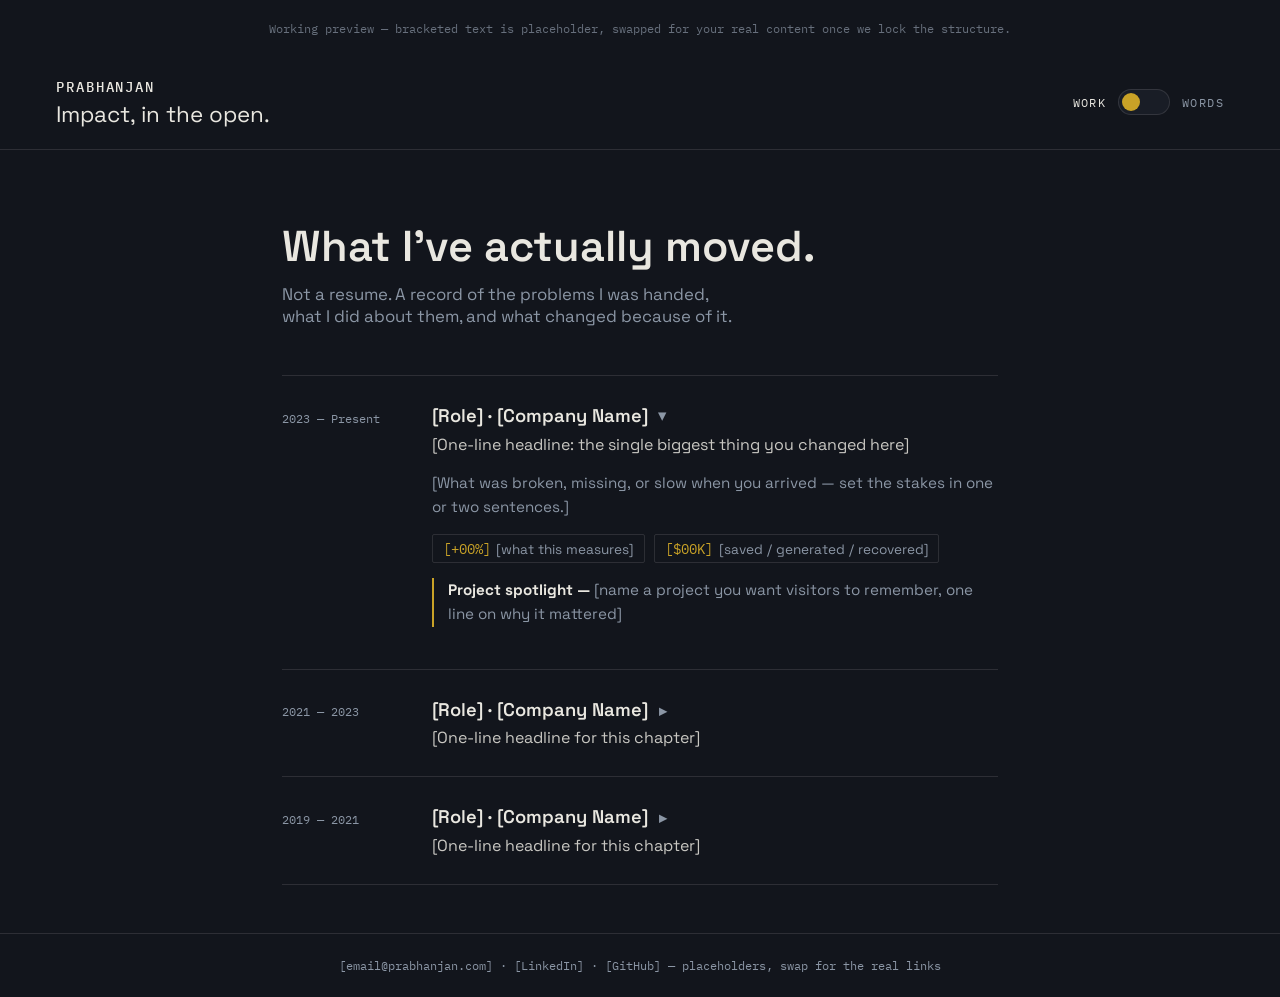
==== index.html @ ef405444 "Add files via upload" ====
<!DOCTYPE html>
<html lang="en">
<head>
<meta charset="UTF-8">
<meta name="viewport" content="width=device-width, initial-scale=1.0">
<title>Prabhanjan</title>
<link rel="preconnect" href="https://fonts.googleapis.com">
<link rel="preconnect" href="https://fonts.gstatic.com" crossorigin>
<link href="https://fonts.googleapis.com/css2?family=Space+Grotesk:wght@400;500;600;700&family=Fraunces:opsz,wght@9..144,400;9..144,500;9..144,600&family=Source+Serif+4:opsz,wght@8..60,400;8..60,500&family=IBM+Plex+Mono:wght@400;500&display=swap" rel="stylesheet">
<link rel="stylesheet" href="style.css">
</head>
<body data-mode="work">

<p class="placeholder-note">Working preview — bracketed text is placeholder, swapped for your real content once we lock the structure.</p>

<header class="topbar">
  <div class="brand">
    <span class="brand-name">PRABHANJAN</span>
    <span class="brand-tag" id="tagline">Impact, in the open.</span>
  </div>
  <div class="mode-switch">
    <span class="mode-label active" id="label-work">WORK</span>
    <button class="dial" id="dial" aria-label="Toggle between Work and Words" role="switch" aria-checked="false">
      <span class="dial-knob"></span>
    </button>
    <span class="mode-label" id="label-words">WORDS</span>
  </div>
</header>

<main>
  <!-- WORK VIEW -->
  <section id="work-view" class="view active">
    <div class="view-intro">
      <h1>What I've actually moved.</h1>
      <p class="lede">Not a resume. A record of the problems I was handed, what I did about them, and what changed because of it.</p>
    </div>

    <ol class="timeline">
      <li class="entry open">
        <div class="entry-period">2023 — Present</div>
        <div class="entry-body">
          <button class="entry-toggle">
            <h2>[Role] · [Company Name] <span class="caret">▸</span></h2>
            <p class="entry-headline">[One-line headline: the single biggest thing you changed here]</p>
          </button>
          <div class="entry-detail">
            <div class="entry-detail-inner">
              <p>[What was broken, missing, or slow when you arrived — set the stakes in one or two sentences.]</p>
              <ul class="metrics">
                <li><span class="metric">[+00%]</span>[what this measures]</li>
                <li><span class="metric">[$00K]</span>[saved / generated / recovered]</li>
              </ul>
              <p class="entry-project"><strong>Project spotlight —</strong> [name a project you want visitors to remember, one line on why it mattered]</p>
            </div>
          </div>
        </div>
      </li>

      <li class="entry">
        <div class="entry-period">2021 — 2023</div>
        <div class="entry-body">
          <button class="entry-toggle">
            <h2>[Role] · [Company Name] <span class="caret">▸</span></h2>
            <p class="entry-headline">[One-line headline for this chapter]</p>
          </button>
          <div class="entry-detail">
            <div class="entry-detail-inner">
              <p>[Context for this role.]</p>
              <ul class="metrics">
                <li><span class="metric">[00x]</span>[what scaled]</li>
              </ul>
              <p class="entry-project"><strong>Project spotlight —</strong> [second project worth naming]</p>
            </div>
          </div>
        </div>
      </li>

      <li class="entry">
        <div class="entry-period">2019 — 2021</div>
        <div class="entry-body">
          <button class="entry-toggle">
            <h2>[Role] · [Company Name] <span class="caret">▸</span></h2>
            <p class="entry-headline">[One-line headline for this chapter]</p>
          </button>
          <div class="entry-detail">
            <div class="entry-detail-inner">
              <p>[Context for this role.]</p>
              <ul class="metrics">
                <li><span class="metric">[00]</span>[metric label]</li>
              </ul>
              <p class="entry-project"><strong>Project spotlight —</strong> [third project worth naming]</p>
            </div>
          </div>
        </div>
      </li>
    </ol>
  </section>

  <!-- WORDS VIEW -->
  <section id="words-view" class="view">
    <div class="view-intro">
      <h1>Things I think about when no one's asking.</h1>
      <p class="lede">Unrelated to work, on purpose. Half-formed ideas are welcome here.</p>
    </div>

    <div class="posts">
      <article class="post">
        <div class="post-date">SAMPLE POST</div>
        <h2>On Choosing Slowly</h2>
        <p>Most decisions announce a deadline they don't actually have. The urgency is borrowed, not real — and the ones we rush usually aren't the ones that needed speed. [Excerpt continues — swap for your real writing.]</p>
        <a class="post-link" href="#">Read more →</a>
      </article>

      <article class="post">
        <div class="post-date">SAMPLE POST</div>
        <h2>The Weight of Unsent Messages</h2>
        <p>There's a specific kind of honesty that only exists in drafts. Once something is sent it starts performing for its reader; before that, it's still just true. [Excerpt continues — swap for your real writing.]</p>
        <a class="post-link" href="#">Read more →</a>
      </article>

      <article class="post">
        <div class="post-date">SAMPLE POST</div>
        <h2>Notes on Noticing</h2>
        <p>Attention is the only currency that can't be borrowed against. You either spend it now, on the thing in front of you, or it's gone — there's no saving it for later. [Excerpt continues — swap for your real writing.]</p>
        <a class="post-link" href="#">Read more →</a>
      </article>
    </div>
  </section>
</main>

<footer>
  [email@prabhanjan.com] · [LinkedIn] · [GitHub] — placeholders, swap for the real links
</footer>

<script src="script.js"></script>

</body>
</html>
---- style.css ----
:root {
    --brass: #C9A227;
    --plum: #6E3B4D;
    --radius: 2px;
  }

  body[data-mode="work"] {
    --bg: #12151C;
    --bg-raise: #191D26;
    --fg: #E9E7E0;
    --muted: #8B96A5;
    --accent: var(--brass);
    --line: rgba(232, 230, 224, 0.12);
    --font-display: 'Space Grotesk', sans-serif;
    --font-body: 'Space Grotesk', sans-serif;
  }

  body[data-mode="words"] {
    --bg: #EAE2D4;
    --bg-raise: #E2D9C9;
    --fg: #2B2620;
    --muted: #8A7F6C;
    --accent: var(--plum);
    --line: rgba(43, 38, 32, 0.14);
    --font-display: 'Fraunces', serif;
    --font-body: 'Source Serif 4', serif;
  }

  * { box-sizing: border-box; }

  body {
    margin: 0;
    background: var(--bg);
    color: var(--fg);
    font-family: var(--font-body);
    transition: background 0.5s ease, color 0.5s ease;
    min-height: 100vh;
  }

  .font-mono { font-family: 'IBM Plex Mono', monospace; }

  a { color: var(--accent); }

  /* ---------- Topbar ---------- */
  .topbar {
    display: flex;
    justify-content: space-between;
    align-items: center;
    flex-wrap: wrap;
    gap: 1rem;
    padding: 1.75rem clamp(1.25rem, 5vw, 3.5rem) 1.25rem;
    border-bottom: 1px solid var(--line);
  }

  .brand-name {
    font-family: 'IBM Plex Mono', monospace;
    font-weight: 500;
    letter-spacing: 0.14em;
    font-size: 0.85rem;
  }

  .brand-tag {
    display: block;
    font-family: var(--font-display);
    font-size: clamp(1.1rem, 2.2vw, 1.4rem);
    margin-top: 0.2rem;
  }

  body[data-mode="words"] .brand-tag { font-style: italic; font-weight: 400; }

  .mode-switch {
    display: flex;
    align-items: center;
    gap: 0.75rem;
    font-family: 'IBM Plex Mono', monospace;
    font-size: 0.72rem;
    letter-spacing: 0.12em;
  }

  .mode-label {
    color: var(--muted);
    cursor: pointer;
    transition: color 0.3s ease;
    user-select: none;
  }
  .mode-label.active { color: var(--fg); }

  .dial {
    position: relative;
    width: 52px;
    height: 26px;
    border-radius: 999px;
    border: 1px solid var(--line);
    background: var(--bg-raise);
    cursor: pointer;
    padding: 0;
  }

  .dial-knob {
    position: absolute;
    top: 3px;
    left: 3px;
    width: 18px;
    height: 18px;
    border-radius: 50%;
    background: var(--accent);
    transition: transform 0.4s cubic-bezier(.65,.05,.36,1), background 0.4s ease;
  }

  body[data-mode="words"] .dial-knob { transform: translateX(26px); }

  /* ---------- Main / views ---------- */
  main {
    max-width: 780px;
    margin: 0 auto;
    padding: clamp(2.5rem, 6vw, 4.5rem) clamp(1.25rem, 5vw, 2rem) 3rem;
  }

  .view { display: none; }
  .view.active { display: block; animation: fadeIn 0.6s ease; }

  @keyframes fadeIn {
    from { opacity: 0; transform: translateY(6px); }
    to { opacity: 1; transform: translateY(0); }
  }

  .view-intro h1 {
    font-family: var(--font-display);
    font-size: clamp(1.9rem, 5vw, 2.7rem);
    line-height: 1.15;
    margin: 0 0 0.75rem;
    font-weight: 600;
  }
  body[data-mode="words"] .view-intro h1 { font-weight: 500; }

  .lede {
    color: var(--muted);
    font-size: 1.05rem;
    max-width: 42ch;
    margin: 0 0 3rem;
  }

  /* ---------- Work: timeline ---------- */
  .timeline { list-style: none; margin: 0; padding: 0; }

  .entry {
    border-top: 1px solid var(--line);
    padding: 1.75rem 0;
    display: grid;
    grid-template-columns: 130px 1fr;
    gap: 1.25rem;
  }
  .entry:last-child { border-bottom: 1px solid var(--line); }

  .entry-period {
    font-family: 'IBM Plex Mono', monospace;
    font-size: 0.78rem;
    color: var(--muted);
    padding-top: 0.35rem;
  }

  .entry-toggle {
    all: unset;
    display: block;
    cursor: pointer;
    width: 100%;
  }

  .entry-toggle h2 {
    font-family: var(--font-display);
    font-size: 1.15rem;
    font-weight: 600;
    margin: 0 0 0.4rem;
  }

  .entry-headline {
    margin: 0;
    color: var(--fg);
    font-size: 1rem;
    opacity: 0.85;
  }

  .entry-detail {
    max-height: 0;
    overflow: hidden;
    transition: max-height 0.45s ease;
  }
  .entry.open .entry-detail { max-height: 400px; }

  .entry-detail-inner { padding-top: 1rem; }

  .entry-detail p {
    color: var(--muted);
    font-size: 0.95rem;
    line-height: 1.6;
    margin: 0 0 0.9rem;
  }

  .metrics { list-style: none; margin: 0 0 0.9rem; padding: 0; display: flex; flex-wrap: wrap; gap: 0.6rem; }
  .metrics li {
    font-size: 0.85rem;
    color: var(--muted);
    border: 1px solid var(--line);
    border-radius: var(--radius);
    padding: 0.3rem 0.6rem;
  }
  .metric { color: var(--accent); font-family: 'IBM Plex Mono', monospace; margin-right: 0.35rem; }

  .entry-project { border-left: 2px solid var(--accent); padding-left: 0.9rem; }
  .entry-project strong { color: var(--fg); }

  .caret {
    display: inline-block;
    margin-left: 0.4rem;
    transition: transform 0.3s ease;
    color: var(--muted);
    font-size: 0.8em;
  }
  .entry.open .caret { transform: rotate(90deg); }

  /* ---------- Words: posts ---------- */
  .posts { display: flex; flex-direction: column; }

  .post {
    border-top: 1px solid var(--line);
    padding: 2rem 0;
  }
  .post:last-child { border-bottom: 1px solid var(--line); }

  .post-date {
    font-family: 'IBM Plex Mono', monospace;
    font-size: 0.72rem;
    letter-spacing: 0.1em;
    color: var(--muted);
    margin-bottom: 0.5rem;
  }

  .post h2 {
    font-family: var(--font-display);
    font-size: 1.5rem;
    font-weight: 500;
    margin: 0 0 0.6rem;
  }

  .post p {
    color: var(--fg);
    opacity: 0.82;
    line-height: 1.7;
    margin: 0;
    font-size: 1rem;
  }

  .post-link {
    display: inline-block;
    margin-top: 0.7rem;
    font-family: 'IBM Plex Mono', monospace;
    font-size: 0.78rem;
    text-decoration: none;
    border-bottom: 1px solid var(--accent);
  }

  /* ---------- Footer ---------- */
  footer {
    border-top: 1px solid var(--line);
    padding: 1.5rem clamp(1.25rem, 5vw, 3.5rem);
    font-family: 'IBM Plex Mono', monospace;
    font-size: 0.75rem;
    color: var(--muted);
    text-align: center;
  }

  .placeholder-note {
    text-align: center;
    font-family: 'IBM Plex Mono', monospace;
    font-size: 0.72rem;
    color: var(--muted);
    padding: 0.6rem clamp(1.25rem, 5vw, 3.5rem) 0;
    opacity: 0.7;
  }

  @media (max-width: 560px) {
    .entry { grid-template-columns: 1fr; gap: 0.4rem; }
    .entry-period { padding-top: 0; }
  }

  @media (prefers-reduced-motion: reduce) {
    * { animation: none !important; transition: none !important; }
  }
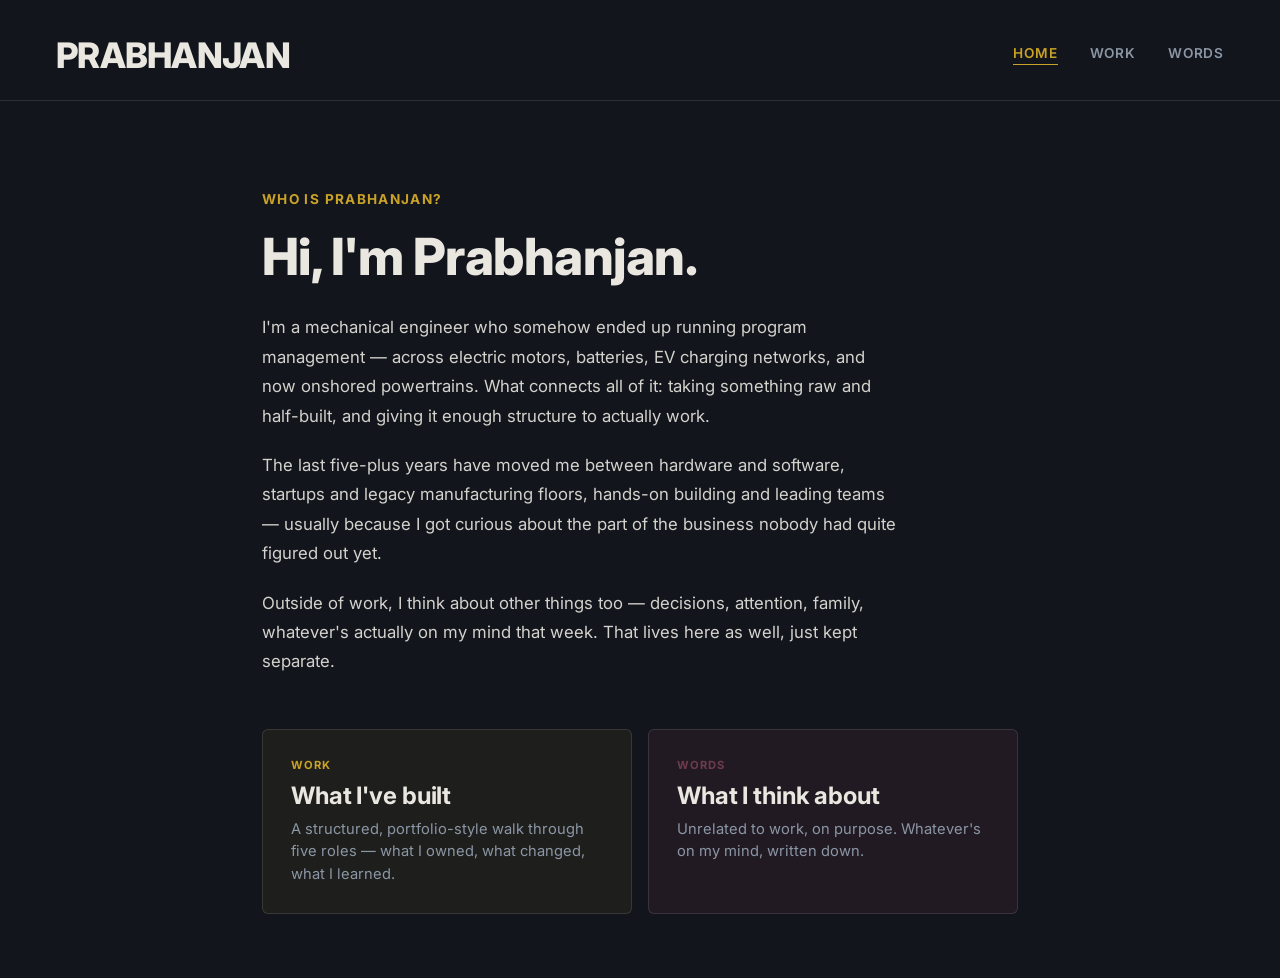
==== commit a212fbcb: "Add files via upload" ====
--- a/index.html
+++ b/index.html
@@ -6,133 +6,358 @@
 <title>Prabhanjan</title>
 <link rel="preconnect" href="https://fonts.googleapis.com">
 <link rel="preconnect" href="https://fonts.gstatic.com" crossorigin>
-<link href="https://fonts.googleapis.com/css2?family=Space+Grotesk:wght@400;500;600;700&family=Fraunces:opsz,wght@9..144,400;9..144,500;9..144,600&family=Source+Serif+4:opsz,wght@8..60,400;8..60,500&family=IBM+Plex+Mono:wght@400;500&display=swap" rel="stylesheet">
-<link rel="stylesheet" href="style.css">
+<link href="https://fonts.googleapis.com/css2?family=Inter:ital,wght@0,400;0,500;0,600;0,700;0,800;1,500;1,600;1,700&display=swap" rel="stylesheet">
+<style>
+
+
+
+:root {
+  --brass: #C9A227;
+  --plum: #6E3B4D;
+  --radius: 3px;
+}
+
+body[data-theme="work"], body[data-theme="home"], body[data-theme="detail"] {
+  --bg: #12151C;
+  --bg-raise: #191D26;
+  --fg: #E9E7E0;
+  --muted: #8B96A5;
+  --accent: var(--brass);
+  --line: rgba(232, 230, 224, 0.12);
+}
+
+body[data-theme="words"] {
+  --bg: #EAE2D4;
+  --bg-raise: #E2D9C9;
+  --fg: #2B2620;
+  --muted: #8A7F6C;
+  --accent: var(--plum);
+  --line: rgba(43, 38, 32, 0.14);
+}
+
+* { box-sizing: border-box; }
+html { scroll-behavior: smooth; }
+body {
+  margin: 0; background: var(--bg); color: var(--fg);
+  font-family: 'Inter', sans-serif;
+  min-height: 100vh;
+}
+a { color: var(--accent); }
+
+/* ============ TYPE SCALE (Inter only, weight/size carry hierarchy) ============
+   Site title (nav wordmark) ... clamp(1.7rem, 4.5vw, 2.2rem)  / 800  <- most eye-catching, brand mark
+   Page H1 (hero headings)   ... clamp(2.3rem, 6.5vw, 3.2rem)  / 800
+   Role title (per-section)  ... clamp(2.8rem, 8vw, 4.4rem)    / 800  <- biggest single element on Work page
+   Card / post H2             ... 1.5rem                        / 700
+   Stat number                ... clamp(2.1rem, 5.5vw, 2.8rem) / 800
+   Headline / lede            ... clamp(1.1rem, 2.6vw, 1.3rem) / 500
+   Body                        ... 1rem                         / 400
+   Small label / eyebrow      ... 0.72rem                       / 700, uppercase, tracked
+   Meta / caption              ... 0.78rem                      / 500
+   Nav links                   ... 0.75rem                      / 600, uppercase, tracked
+================================================================================ */
+
+/* ---------- Top nav ---------- */
+.topnav {
+  position: sticky; top: 0; z-index: 50;
+  display: flex; justify-content: space-between; align-items: center;
+  padding: 2.1rem clamp(1.25rem, 5vw, 3.5rem) 1.5rem;
+  background: var(--bg);
+  border-bottom: 1px solid var(--line);
+}
+.topnav .wordmark {
+  font-family: 'Inter', sans-serif; font-weight: 800;
+  font-size: clamp(1.7rem, 4.5vw, 2.2rem);
+  letter-spacing: -0.02em; text-decoration: none; color: var(--fg);
+}
+.topnav .navlinks {
+  display: flex; gap: clamp(1rem, 3vw, 2rem);
+  font-family: 'Inter', sans-serif; font-weight: 600;
+  font-size: 0.85rem; letter-spacing: 0.06em;
+}
+.topnav .navlinks a {
+  text-decoration: none; color: var(--muted); padding-bottom: 3px;
+  border-bottom: 1px solid transparent; transition: color 0.2s ease, border-color 0.2s ease;
+}
+.topnav .navlinks a:hover { color: var(--fg); }
+.topnav .navlinks a.current { color: var(--accent); border-bottom-color: var(--accent); }
+
+main { max-width: 820px; margin: 0 auto; padding: 0 clamp(1.25rem, 5vw, 2rem); }
+
+/* ---------- Home page ---------- */
+.home-hero { padding: clamp(3rem, 10vh, 6rem) 0 0.5rem; }
+.home-eyebrow {
+  font-family: 'Inter', sans-serif; font-weight: 700; font-size: 0.85rem;
+  letter-spacing: 0.1em; color: var(--accent); text-transform: uppercase; margin-bottom: 1.25rem;
+}
+.home-hero h1 {
+  font-family: 'Inter', sans-serif; font-weight: 800;
+  font-size: clamp(2.3rem, 6.5vw, 3.2rem); line-height: 1.15; margin: 0 0 1.75rem;
+  letter-spacing: -0.01em; max-width: 14ch;
+}
+.home-hero .bio p {
+  font-family: 'Inter', sans-serif; font-weight: 400;
+  font-size: 1.05rem; line-height: 1.75; color: var(--fg); opacity: 0.9;
+  max-width: 58ch; margin: 0 0 1.25rem;
+}
+
+.home-links { display: grid; grid-template-columns: 1fr 1fr; gap: 1rem; margin: 1.5rem 0 4rem; }
+@media (max-width: 560px) { .home-links { grid-template-columns: 1fr; } }
+.home-link-card {
+  display: block; text-decoration: none;
+  border: 1px solid var(--line); border-radius: 6px; padding: 1.75rem;
+  transition: border-color 0.25s ease, transform 0.25s ease, background 0.25s ease;
+}
+.home-link-card.work-card { background: rgba(201, 162, 39, 0.07); }
+.home-link-card.words-card { background: rgba(110, 59, 79, 0.16); }
+.home-link-card:hover { transform: translateY(-3px); }
+.home-link-card.work-card:hover { border-color: var(--brass); }
+.home-link-card.words-card:hover { border-color: var(--plum); }
+.home-link-card .tag {
+  font-family: 'Inter', sans-serif; font-weight: 700; font-size: 0.7rem; letter-spacing: 0.09em;
+  text-transform: uppercase; display: block; margin-bottom: 0.6rem;
+}
+.home-link-card.work-card .tag { color: var(--brass); }
+.home-link-card.words-card .tag { color: var(--plum); }
+.home-link-card h2 {
+  font-family: 'Inter', sans-serif; font-weight: 700; font-size: 1.5rem;
+  color: var(--fg); margin: 0 0 0.5rem; letter-spacing: -0.005em;
+}
+.home-link-card p { color: var(--muted); font-size: 0.92rem; line-height: 1.5; margin: 0; font-weight: 400; }
+
+/* ---------- Work page ---------- */
+.work-intro { padding: clamp(2.5rem, 8vh, 4rem) 0 1.5rem; max-width: 640px; }
+.work-intro h1 {
+  font-family: 'Inter', sans-serif; font-weight: 800;
+  font-size: clamp(2.3rem, 6.5vw, 3.2rem); margin: 0 0 0.75rem; letter-spacing: -0.01em;
+}
+.work-intro p { color: var(--muted); font-size: 1rem; line-height: 1.6; margin: 0; font-weight: 400; }
+
+.role-scroll { scroll-snap-type: y proximity; display: flex; flex-direction: column; gap: 1.75rem; padding: 0.5rem 0 3rem; }
+
+.role-section {
+  scroll-snap-align: start;
+}
+
+.role-card {
+  background: var(--bg-raise);
+  border: 1px solid var(--line);
+  border-radius: 10px;
+  padding: clamp(1.75rem, 5vw, 3rem);
+}
+
+.role-top { display: flex; align-items: center; gap: 1.5rem; margin-bottom: 1.5rem; }
+.role-icon { width: clamp(60px, 10vw, 84px); height: clamp(60px, 10vw, 84px); flex-shrink: 0; opacity: 0.9; }
+.role-icon svg { width: 100%; height: 100%; }
+
+.role-heading .role-num {
+  font-family: 'Inter', sans-serif; font-weight: 700; font-size: 0.78rem; color: var(--brass);
+  letter-spacing: 0.1em; margin-bottom: 0.5rem; display: block;
+}
+.role-heading h2 {
+  font-family: 'Inter', sans-serif; font-weight: 800;
+  font-size: clamp(2.1rem, 6.5vw, 3.6rem); line-height: 1.08; margin: 0 0 0.7rem;
+  letter-spacing: -0.02em;
+}
+.role-meta {
+  font-family: 'Inter', sans-serif; font-weight: 500; font-size: 0.8rem; color: var(--muted);
+}
+
+.role-headline {
+  font-family: 'Inter', sans-serif; font-weight: 500;
+  font-size: clamp(1.1rem, 2.6vw, 1.3rem); color: var(--fg); opacity: 0.92;
+  max-width: 48ch; margin: 0 0 2rem; line-height: 1.5;
+}
+
+.role-block { margin-bottom: 1.5rem; }
+.role-block-label {
+  font-family: 'Inter', sans-serif; font-weight: 700; font-size: 0.72rem; letter-spacing: 0.09em;
+  text-transform: uppercase; color: var(--muted); margin-bottom: 0.6rem; display: block;
+}
+.role-block p {
+  font-family: 'Inter', sans-serif; font-weight: 400; font-size: 1rem; line-height: 1.6;
+  color: var(--fg); opacity: 0.88; margin: 0; max-width: 62ch;
+}
+.role-block ul { margin: 0; padding-left: 1.1rem; max-width: 62ch; }
+.role-block ul li {
+  font-family: 'Inter', sans-serif; font-weight: 400; font-size: 1rem; line-height: 1.6;
+  color: var(--fg); opacity: 0.88; margin-bottom: 0.5rem;
+}
+
+.role-stats { display: flex; flex-wrap: wrap; gap: clamp(1.5rem, 4vw, 2.5rem); margin: 0.5rem 0 2rem; }
+.role-stat {
+  display: flex; flex-direction: column; gap: 0.35rem;
+  padding-right: clamp(1.5rem, 4vw, 2.5rem);
+  border-right: 1px solid var(--line);
+}
+.role-stat:last-child { border-right: none; padding-right: 0; }
+.role-stat .num {
+  font-family: 'Inter', sans-serif; font-weight: 800;
+  font-size: clamp(2.1rem, 5.5vw, 2.8rem); line-height: 1; color: var(--brass);
+  letter-spacing: -0.02em;
+}
+.role-stat .label {
+  font-family: 'Inter', sans-serif; font-weight: 600; font-size: 0.68rem; letter-spacing: 0.04em;
+  text-transform: uppercase; color: var(--muted); max-width: 16ch; line-height: 1.4;
+}
+
+.role-details-link {
+  display: inline-flex; align-items: center; gap: 0.4rem;
+  font-family: 'Inter', sans-serif; font-weight: 700; font-size: 0.8rem; letter-spacing: 0.02em;
+  color: var(--brass); text-decoration: none; border-bottom: 1px solid var(--brass);
+  padding-bottom: 2px; width: fit-content;
+}
+.role-details-link:hover { opacity: 0.8; }
+
+/* ---------- Words page ---------- */
+.words-intro { padding: clamp(2.5rem, 8vh, 4rem) 0 2rem; max-width: 640px; }
+.words-intro h1 {
+  font-family: 'Inter', sans-serif; font-weight: 800; font-style: italic;
+  font-size: clamp(2.3rem, 6.5vw, 3.2rem); margin: 0 0 0.75rem; letter-spacing: -0.01em;
+}
+.words-intro p { color: var(--muted); font-size: 1rem; line-height: 1.6; margin: 0; font-weight: 400; }
+
+.posts { display: flex; flex-direction: column; padding-bottom: 4rem; }
+.post { border-top: 1px solid var(--line); padding: 2.25rem 0; }
+.post:last-child { border-bottom: 1px solid var(--line); }
+.post-date {
+  font-family: 'Inter', sans-serif; font-weight: 700; font-size: 0.72rem; letter-spacing: 0.09em;
+  color: var(--muted); margin-bottom: 0.5rem; text-transform: uppercase;
+}
+.post h2 {
+  font-family: 'Inter', sans-serif; font-weight: 700; font-size: 1.5rem; margin: 0 0 0.6rem;
+  letter-spacing: -0.005em;
+}
+.post p { color: var(--fg); opacity: 0.82; line-height: 1.7; margin: 0; font-size: 1rem; font-weight: 400; }
+.post-link {
+  display: inline-block; margin-top: 0.7rem;
+  font-family: 'Inter', sans-serif; font-weight: 700; font-size: 0.8rem;
+  text-decoration: none; border-bottom: 1px solid var(--accent);
+}
+
+/* ---------- Role detail (few-slide viewer) ---------- */
+body[data-theme="detail"] { overflow: hidden; height: 100vh; }
+.detail-topbar {
+  position: fixed; top: 0; left: 0; right: 0; z-index: 20;
+  display: flex; justify-content: space-between; align-items: center;
+  padding: 1.25rem clamp(1rem, 4vw, 2rem);
+  background: linear-gradient(var(--bg), transparent);
+}
+.detail-back {
+  font-family: 'Inter', sans-serif; font-weight: 600; font-size: 0.75rem; color: var(--muted);
+  text-decoration: none; letter-spacing: 0.03em;
+}
+.detail-back:hover { color: var(--fg); }
+.detail-progress { font-family: 'Inter', sans-serif; font-weight: 600; font-size: 0.72rem; color: var(--muted); letter-spacing: 0.05em; }
+
+.detail-track { height: 100vh; position: relative; }
+.detail-slide {
+  position: absolute; inset: 0; display: none; flex-direction: column;
+  overflow-y: auto; -webkit-overflow-scrolling: touch;
+  padding: clamp(5rem, 12vh, 7rem) clamp(3.5rem, 11vw, 4rem) clamp(4.5rem, 10vh, 6rem);
+}
+.detail-slide.showing { display: flex; animation: dfade 0.4s ease; }
+@keyframes dfade { from { opacity:0; transform:translateY(8px);} to {opacity:1; transform:translateY(0);} }
+.detail-slide-inner { max-width: 640px; width: 100%; margin: auto; }
+
+.detail-cover .role-icon { width: clamp(84px,16vw,120px); height: clamp(84px,16vw,120px); margin: 0 auto 1.75rem; }
+.detail-cover { text-align: center; }
+.detail-cover .role-num { font-family:'Inter',sans-serif; font-weight:700; font-size:0.8rem; color:var(--brass); letter-spacing:0.12em; }
+.detail-cover h1 {
+  font-family:'Inter',sans-serif; font-weight:800; font-size: clamp(2rem,7vw,3.4rem);
+  line-height: 1.1; margin: 0.6rem 0 0.85rem; letter-spacing: -0.015em;
+}
+.detail-cover .role-meta { justify-content:center; }
+.detail-cover .role-headline { margin: 1.25rem auto 0; }
+
+.detail-content .role-block-label { font-size: 0.78rem; }
+.detail-content ul { padding-left: 1.2rem; }
+.detail-content ul li {
+  font-family:'Inter',sans-serif; font-weight: 400; font-size: clamp(1.05rem,2.6vw,1.25rem);
+  line-height:1.6; margin-bottom:0.85rem; color: var(--fg); opacity:0.9;
+}
+.detail-content .role-metrics { margin-top: 1.5rem; }
+
+.detail-end { text-align: center; }
+.detail-end h2 {
+  font-family:'Inter',sans-serif; font-weight:700; font-style: italic;
+  font-size: clamp(1.5rem,4vw,2.1rem); color: var(--muted); margin: 0 0 2rem;
+}
+.detail-end-actions { display:flex; gap:0.75rem; flex-wrap:wrap; justify-content:center; }
+
+.detail-nav-zone { position:absolute; top:0; bottom:0; width:15%; cursor:pointer; z-index:5; }
+.detail-nav-zone.left{left:0;} .detail-nav-zone.right{right:0;}
+.detail-nav-arrow {
+  position:absolute; top:50%; transform:translateY(-50%);
+  width:36px; height:36px; border-radius:50%; border:1px solid var(--line); background:var(--bg-raise);
+  color:var(--muted); display:flex; align-items:center; justify-content:center; font-size:1rem; z-index:6; cursor:pointer;
+}
+.detail-nav-arrow:hover{border-color:var(--brass); color:var(--brass);}
+.detail-nav-arrow.prev{left:clamp(0.5rem,2vw,1.5rem);} .detail-nav-arrow.next{right:clamp(0.5rem,2vw,1.5rem);}
+.detail-nav-arrow.hidden-arrow{opacity:0; pointer-events:none;}
+
+.detail-dots { position:absolute; bottom:1.5rem; left:0; right:0; display:flex; justify-content:center; gap:0.4rem; z-index:6; }
+.detail-dots .dot { width:6px; height:6px; border-radius:50%; background:var(--line); }
+.detail-dots .dot.on { background:var(--brass); transform:scale(1.3); }
+
+.role-metrics { display: flex; flex-wrap: wrap; gap: 0.6rem; list-style: none; padding: 0; margin: 0; }
+.role-metrics li {
+  font-size: 0.82rem; color: var(--muted); font-family: 'Inter', sans-serif; font-weight: 400;
+  border: 1px solid var(--line); border-radius: 3px; padding: 0.3rem 0.65rem;
+}
+.role-metrics .metric { color: var(--brass); font-weight: 700; margin-right: 0.35rem; }
+
+.end-btn {
+  all: unset; cursor: pointer;
+  font-family: 'Inter', sans-serif; font-weight: 600; font-size: 0.78rem;
+  letter-spacing: 0.03em; padding: 0.75rem 1.25rem;
+  border: 1px solid var(--line); border-radius: 3px; color: var(--fg);
+}
+.end-btn:hover { border-color: var(--brass); }
+.end-btn.primary { border-color: var(--brass); color: var(--brass); }
+
+@media (prefers-reduced-motion: reduce) { * { animation: none !important; transition: none !important; } }
+
+
+
+
+</style>
 </head>
-<body data-mode="work">
-
-<p class="placeholder-note">Working preview — bracketed text is placeholder, swapped for your real content once we lock the structure.</p>
-
-<header class="topbar">
-  <div class="brand">
-    <span class="brand-name">PRABHANJAN</span>
-    <span class="brand-tag" id="tagline">Impact, in the open.</span>
+<body data-theme="home">
+
+<nav class="topnav">
+  <a href="index.html" class="wordmark">PRABHANJAN</a>
+  <div class="navlinks">
+    <a href="index.html" class="current">HOME</a>
+    <a href="work.html">WORK</a>
+    <a href="words.html">WORDS</a>
   </div>
-  <div class="mode-switch">
-    <span class="mode-label active" id="label-work">WORK</span>
-    <button class="dial" id="dial" aria-label="Toggle between Work and Words" role="switch" aria-checked="false">
-      <span class="dial-knob"></span>
-    </button>
-    <span class="mode-label" id="label-words">WORDS</span>
+</nav>
+
+<main>
+  <div class="home-hero">
+    <div class="home-eyebrow">Who is Prabhanjan?</div>
+    <h1>Hi, I'm Prabhanjan.</h1>
+    <div class="bio">
+      <p>I'm a mechanical engineer who somehow ended up running program management &mdash; across electric motors, batteries, EV charging networks, and now onshored powertrains. What connects all of it: taking something raw and half-built, and giving it enough structure to actually work.</p>
+      <p>The last five-plus years have moved me between hardware and software, startups and legacy manufacturing floors, hands-on building and leading teams &mdash; usually because I got curious about the part of the business nobody had quite figured out yet.</p>
+      <p>Outside of work, I think about other things too &mdash; decisions, attention, family, whatever's actually on my mind that week. That lives here as well, just kept separate.</p>
+    </div>
   </div>
-</header>
-
-<main>
-  <!-- WORK VIEW -->
-  <section id="work-view" class="view active">
-    <div class="view-intro">
-      <h1>What I've actually moved.</h1>
-      <p class="lede">Not a resume. A record of the problems I was handed, what I did about them, and what changed because of it.</p>
-    </div>
-
-    <ol class="timeline">
-      <li class="entry open">
-        <div class="entry-period">2023 — Present</div>
-        <div class="entry-body">
-          <button class="entry-toggle">
-            <h2>[Role] · [Company Name] <span class="caret">▸</span></h2>
-            <p class="entry-headline">[One-line headline: the single biggest thing you changed here]</p>
-          </button>
-          <div class="entry-detail">
-            <div class="entry-detail-inner">
-              <p>[What was broken, missing, or slow when you arrived — set the stakes in one or two sentences.]</p>
-              <ul class="metrics">
-                <li><span class="metric">[+00%]</span>[what this measures]</li>
-                <li><span class="metric">[$00K]</span>[saved / generated / recovered]</li>
-              </ul>
-              <p class="entry-project"><strong>Project spotlight —</strong> [name a project you want visitors to remember, one line on why it mattered]</p>
-            </div>
-          </div>
-        </div>
-      </li>
-
-      <li class="entry">
-        <div class="entry-period">2021 — 2023</div>
-        <div class="entry-body">
-          <button class="entry-toggle">
-            <h2>[Role] · [Company Name] <span class="caret">▸</span></h2>
-            <p class="entry-headline">[One-line headline for this chapter]</p>
-          </button>
-          <div class="entry-detail">
-            <div class="entry-detail-inner">
-              <p>[Context for this role.]</p>
-              <ul class="metrics">
-                <li><span class="metric">[00x]</span>[what scaled]</li>
-              </ul>
-              <p class="entry-project"><strong>Project spotlight —</strong> [second project worth naming]</p>
-            </div>
-          </div>
-        </div>
-      </li>
-
-      <li class="entry">
-        <div class="entry-period">2019 — 2021</div>
-        <div class="entry-body">
-          <button class="entry-toggle">
-            <h2>[Role] · [Company Name] <span class="caret">▸</span></h2>
-            <p class="entry-headline">[One-line headline for this chapter]</p>
-          </button>
-          <div class="entry-detail">
-            <div class="entry-detail-inner">
-              <p>[Context for this role.]</p>
-              <ul class="metrics">
-                <li><span class="metric">[00]</span>[metric label]</li>
-              </ul>
-              <p class="entry-project"><strong>Project spotlight —</strong> [third project worth naming]</p>
-            </div>
-          </div>
-        </div>
-      </li>
-    </ol>
-  </section>
-
-  <!-- WORDS VIEW -->
-  <section id="words-view" class="view">
-    <div class="view-intro">
-      <h1>Things I think about when no one's asking.</h1>
-      <p class="lede">Unrelated to work, on purpose. Half-formed ideas are welcome here.</p>
-    </div>
-
-    <div class="posts">
-      <article class="post">
-        <div class="post-date">SAMPLE POST</div>
-        <h2>On Choosing Slowly</h2>
-        <p>Most decisions announce a deadline they don't actually have. The urgency is borrowed, not real — and the ones we rush usually aren't the ones that needed speed. [Excerpt continues — swap for your real writing.]</p>
-        <a class="post-link" href="#">Read more →</a>
-      </article>
-
-      <article class="post">
-        <div class="post-date">SAMPLE POST</div>
-        <h2>The Weight of Unsent Messages</h2>
-        <p>There's a specific kind of honesty that only exists in drafts. Once something is sent it starts performing for its reader; before that, it's still just true. [Excerpt continues — swap for your real writing.]</p>
-        <a class="post-link" href="#">Read more →</a>
-      </article>
-
-      <article class="post">
-        <div class="post-date">SAMPLE POST</div>
-        <h2>Notes on Noticing</h2>
-        <p>Attention is the only currency that can't be borrowed against. You either spend it now, on the thing in front of you, or it's gone — there's no saving it for later. [Excerpt continues — swap for your real writing.]</p>
-        <a class="post-link" href="#">Read more →</a>
-      </article>
-    </div>
-  </section>
+
+  <div class="home-links">
+    <a href="work.html" class="home-link-card work-card">
+      <span class="tag">Work</span>
+      <h2>What I've built</h2>
+      <p>A structured, portfolio-style walk through five roles &mdash; what I owned, what changed, what I learned.</p>
+    </a>
+    <a href="words.html" class="home-link-card words-card">
+      <span class="tag">Words</span>
+      <h2>What I think about</h2>
+      <p>Unrelated to work, on purpose. Whatever's on my mind, written down.</p>
+    </a>
+  </div>
 </main>
-
-<footer>
-  [email@prabhanjan.com] · [LinkedIn] · [GitHub] — placeholders, swap for the real links
-</footer>
-
-<script src="script.js"></script>
 
 </body>
 </html>
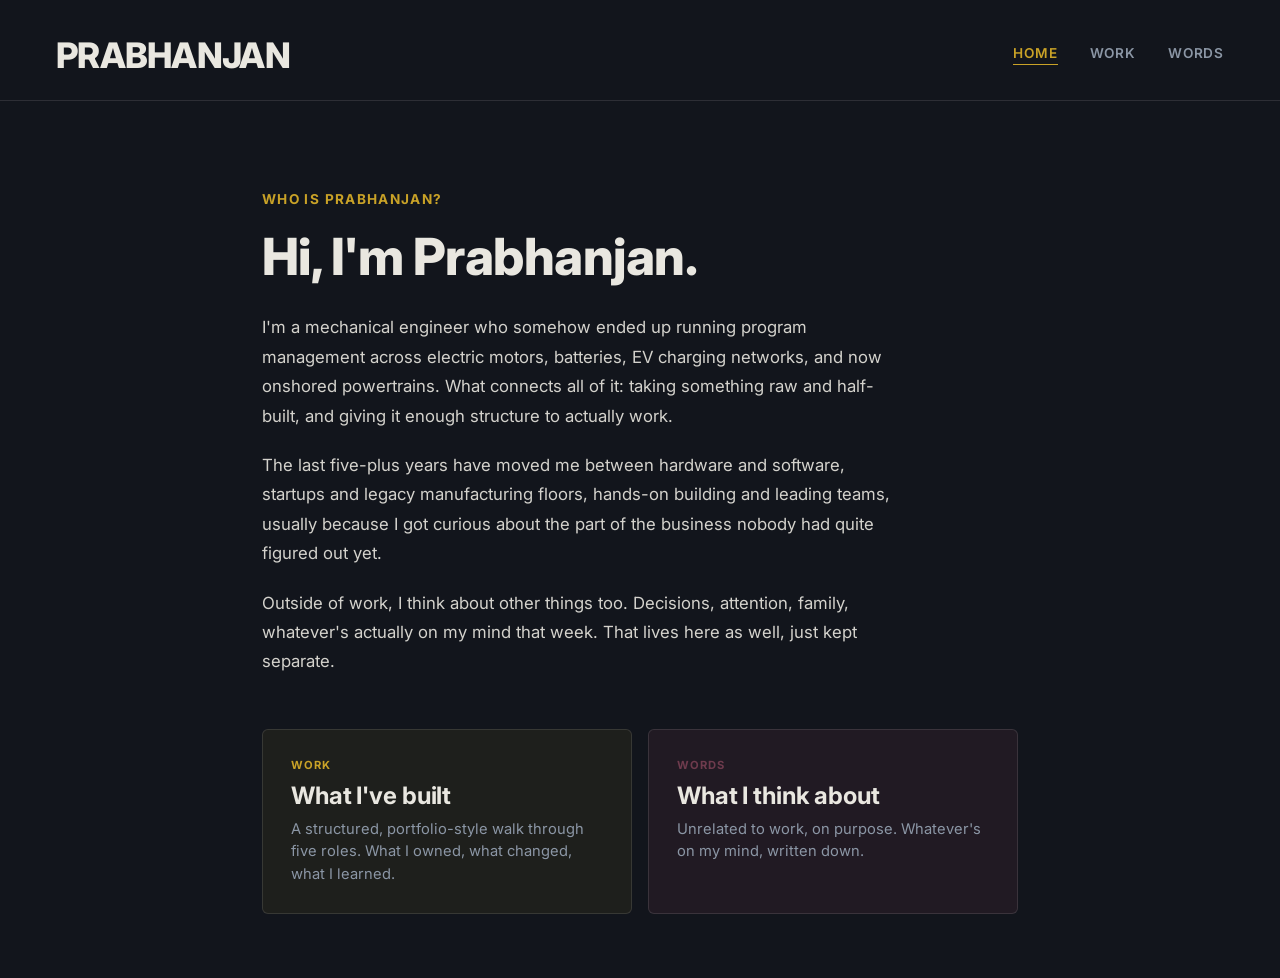
==== commit e7814331: "Add files via upload" ====
--- a/index.html
+++ b/index.html
@@ -6,8 +6,9 @@
 <title>Prabhanjan</title>
 <link rel="preconnect" href="https://fonts.googleapis.com">
 <link rel="preconnect" href="https://fonts.gstatic.com" crossorigin>
-<link href="https://fonts.googleapis.com/css2?family=Inter:ital,wght@0,400;0,500;0,600;0,700;0,800;1,500;1,600;1,700&display=swap" rel="stylesheet">
+<link href="https://fonts.googleapis.com/css2?family=Inter:ital,wght@0,400;0,500;0,600;0,700;0,800;1,500;1,600;1,700;1,800&display=swap" rel="stylesheet">
 <style>
+
 
 
 
@@ -82,6 +83,36 @@
 .topnav .navlinks a:hover { color: var(--fg); }
 .topnav .navlinks a.current { color: var(--accent); border-bottom-color: var(--accent); }
 
+/* hamburger button - hidden on desktop */
+.nav-toggle {
+  display: none; flex-direction: column; justify-content: center; align-items: center; gap: 5px;
+  width: 44px; height: 44px; padding: 0; margin: 0;
+  background: none; border: none; cursor: pointer;
+}
+.nav-toggle span {
+  display: block; width: 24px; height: 2px; background: var(--fg); border-radius: 2px;
+  transition: transform 0.25s ease, opacity 0.2s ease;
+}
+.nav-toggle.open span:nth-child(1) { transform: translateY(7px) rotate(45deg); }
+.nav-toggle.open span:nth-child(2) { opacity: 0; }
+.nav-toggle.open span:nth-child(3) { transform: translateY(-7px) rotate(-45deg); }
+
+/* --- narrow screens: collapse nav behind the menu icon --- */
+@media (max-width: 560px) {
+  .topnav { flex-wrap: wrap; padding: 1.5rem clamp(1.1rem, 5vw, 3.5rem) 1.1rem; }
+  .topnav .wordmark { font-size: clamp(1.45rem, 7vw, 1.8rem); }
+  .nav-toggle { display: flex; }
+  .topnav .navlinks {
+    display: none; width: 100%; flex-direction: column; gap: 0;
+    margin-top: 1.1rem; border-top: 1px solid var(--line); font-size: 0.95rem;
+  }
+  .topnav .navlinks.open { display: flex; }
+  .topnav .navlinks a {
+    padding: 0.95rem 0; border-bottom: 1px solid var(--line); border-top: none;
+  }
+  .topnav .navlinks a.current { color: var(--accent); border-bottom-color: var(--line); }
+}
+
 main { max-width: 820px; margin: 0 auto; padding: 0 clamp(1.25rem, 5vw, 2rem); }
 
 /* ---------- Home page ---------- */
@@ -203,9 +234,10 @@
 
 .role-details-link {
   display: inline-flex; align-items: center; gap: 0.4rem;
-  font-family: 'Inter', sans-serif; font-weight: 700; font-size: 0.8rem; letter-spacing: 0.02em;
-  color: var(--brass); text-decoration: none; border-bottom: 1px solid var(--brass);
-  padding-bottom: 2px; width: fit-content;
+  font-family: 'Inter', sans-serif; font-weight: 700; font-size: 0.85rem; letter-spacing: 0.02em;
+  color: var(--brass); width: fit-content;
+  text-decoration: underline; text-underline-offset: 5px; text-decoration-thickness: 1px;
+  padding: 0.95rem 0 0.85rem;
 }
 .role-details-link:hover { opacity: 0.8; }
 
@@ -230,13 +262,14 @@
 }
 .post p { color: var(--fg); opacity: 0.82; line-height: 1.7; margin: 0; font-size: 1rem; font-weight: 400; }
 .post-link {
-  display: inline-block; margin-top: 0.7rem;
-  font-family: 'Inter', sans-serif; font-weight: 700; font-size: 0.8rem;
-  text-decoration: none; border-bottom: 1px solid var(--accent);
+  display: inline-block; margin-top: 0.4rem;
+  font-family: 'Inter', sans-serif; font-weight: 700; font-size: 0.85rem;
+  text-decoration: underline; text-underline-offset: 5px; text-decoration-thickness: 1px;
+  padding: 0.95rem 0 0.85rem;
 }
 
 /* ---------- Role detail (few-slide viewer) ---------- */
-body[data-theme="detail"] { overflow: hidden; height: 100vh; }
+body[data-theme="detail"] { overflow: hidden; height: 100vh; height: 100dvh; }
 .detail-topbar {
   position: fixed; top: 0; left: 0; right: 0; z-index: 20;
   display: flex; justify-content: space-between; align-items: center;
@@ -244,13 +277,14 @@
   background: linear-gradient(var(--bg), transparent);
 }
 .detail-back {
-  font-family: 'Inter', sans-serif; font-weight: 600; font-size: 0.75rem; color: var(--muted);
+  font-family: 'Inter', sans-serif; font-weight: 600; font-size: 0.85rem; color: var(--muted);
   text-decoration: none; letter-spacing: 0.03em;
+  display: inline-flex; align-items: center; min-height: 44px; padding-right: 0.75rem;
 }
 .detail-back:hover { color: var(--fg); }
 .detail-progress { font-family: 'Inter', sans-serif; font-weight: 600; font-size: 0.72rem; color: var(--muted); letter-spacing: 0.05em; }
 
-.detail-track { height: 100vh; position: relative; }
+.detail-track { height: 100vh; height: 100dvh; position: relative; }
 .detail-slide {
   position: absolute; inset: 0; display: none; flex-direction: column;
   overflow-y: auto; -webkit-overflow-scrolling: touch;
@@ -321,13 +355,17 @@
 
 
 
+
 </style>
 </head>
 <body data-theme="home">
 
 <nav class="topnav">
   <a href="index.html" class="wordmark">PRABHANJAN</a>
-  <div class="navlinks">
+  <button class="nav-toggle" id="nav-toggle" aria-label="Open menu" aria-expanded="false" aria-controls="navlinks">
+    <span></span><span></span><span></span>
+  </button>
+  <div class="navlinks" id="navlinks">
     <a href="index.html" class="current">HOME</a>
     <a href="work.html">WORK</a>
     <a href="words.html">WORDS</a>
@@ -339,9 +377,9 @@
     <div class="home-eyebrow">Who is Prabhanjan?</div>
     <h1>Hi, I'm Prabhanjan.</h1>
     <div class="bio">
-      <p>I'm a mechanical engineer who somehow ended up running program management &mdash; across electric motors, batteries, EV charging networks, and now onshored powertrains. What connects all of it: taking something raw and half-built, and giving it enough structure to actually work.</p>
-      <p>The last five-plus years have moved me between hardware and software, startups and legacy manufacturing floors, hands-on building and leading teams &mdash; usually because I got curious about the part of the business nobody had quite figured out yet.</p>
-      <p>Outside of work, I think about other things too &mdash; decisions, attention, family, whatever's actually on my mind that week. That lives here as well, just kept separate.</p>
+      <p>I'm a mechanical engineer who somehow ended up running program management across electric motors, batteries, EV charging networks, and now onshored powertrains. What connects all of it: taking something raw and half-built, and giving it enough structure to actually work.</p>
+      <p>The last five-plus years have moved me between hardware and software, startups and legacy manufacturing floors, hands-on building and leading teams, usually because I got curious about the part of the business nobody had quite figured out yet.</p>
+      <p>Outside of work, I think about other things too. Decisions, attention, family, whatever's actually on my mind that week. That lives here as well, just kept separate.</p>
     </div>
   </div>
 
@@ -349,7 +387,7 @@
     <a href="work.html" class="home-link-card work-card">
       <span class="tag">Work</span>
       <h2>What I've built</h2>
-      <p>A structured, portfolio-style walk through five roles &mdash; what I owned, what changed, what I learned.</p>
+      <p>A structured, portfolio-style walk through five roles. What I owned, what changed, what I learned.</p>
     </a>
     <a href="words.html" class="home-link-card words-card">
       <span class="tag">Words</span>
@@ -359,5 +397,18 @@
   </div>
 </main>
 
+<script>
+  (function () {
+    var btn = document.getElementById('nav-toggle');
+    var menu = document.getElementById('navlinks');
+    if (!btn || !menu) return;
+    btn.addEventListener('click', function () {
+      var open = menu.classList.toggle('open');
+      btn.classList.toggle('open', open);
+      btn.setAttribute('aria-expanded', open ? 'true' : 'false');
+      btn.setAttribute('aria-label', open ? 'Close menu' : 'Open menu');
+    });
+  })();
+</script>
 </body>
 </html>
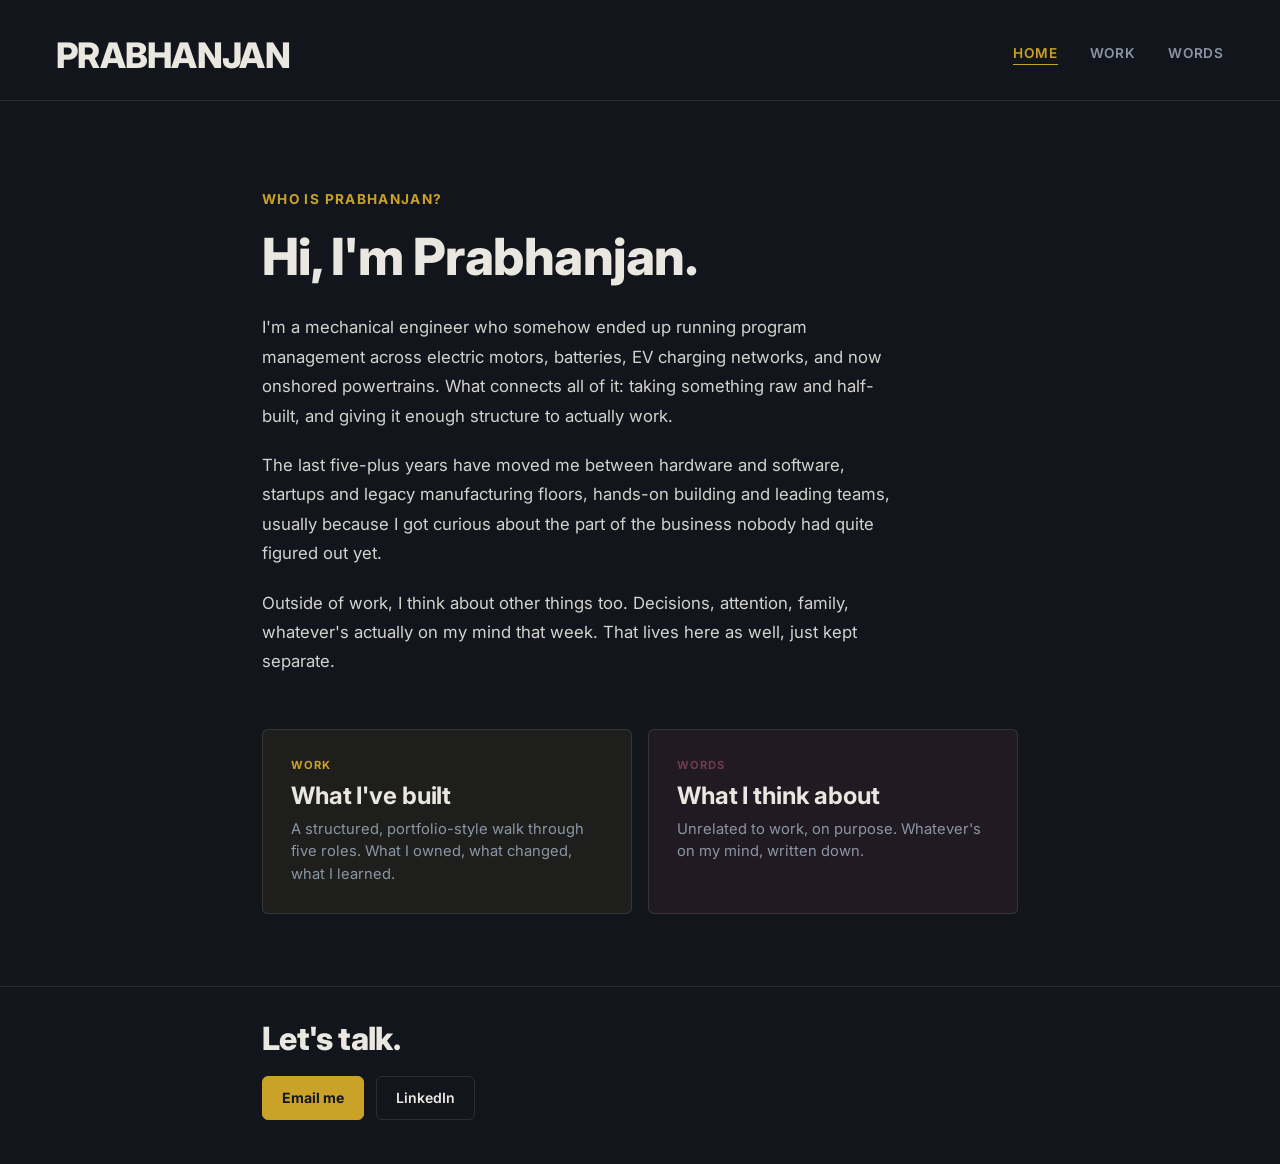
==== commit 94ab3d02: "Add files via upload" ====
--- a/index.html
+++ b/index.html
@@ -8,6 +8,7 @@
 <link rel="preconnect" href="https://fonts.gstatic.com" crossorigin>
 <link href="https://fonts.googleapis.com/css2?family=Inter:ital,wght@0,400;0,500;0,600;0,700;0,800;1,500;1,600;1,700;1,800&display=swap" rel="stylesheet">
 <style>
+
 
 
 
@@ -356,6 +357,34 @@
 
 
 
+
+/* ---------- Site footer ---------- */
+.sitefoot { margin-top: clamp(3rem, 8vh, 4.5rem); border-top: 1px solid var(--line); }
+.foot-inner {
+  max-width: 820px; margin: 0 auto;
+  padding: 2rem clamp(1.25rem, 5vw, 2rem) 2.75rem;
+}
+.foot-cta {
+  font-family: 'Inter', sans-serif; font-weight: 800;
+  font-size: clamp(1.5rem, 4.5vw, 2rem); letter-spacing: -0.02em;
+  margin: 0 0 1.15rem; color: var(--fg);
+}
+.foot-actions { display: flex; gap: 0.7rem; flex-wrap: wrap; }
+.foot-btn {
+  display: inline-flex; align-items: center; justify-content: center;
+  min-height: 44px; padding: 0 1.2rem;
+  border: 1px solid var(--line); border-radius: 6px;
+  font-family: 'Inter', sans-serif; font-weight: 600; font-size: 0.88rem;
+  color: var(--fg); text-decoration: none;
+  transition: border-color 0.2s ease, opacity 0.2s ease;
+}
+.foot-btn:hover { border-color: var(--accent); }
+.foot-btn.primary {
+  background: var(--accent); border-color: var(--accent);
+  color: var(--bg); font-weight: 700;
+}
+.foot-btn.primary:hover { opacity: 0.88; border-color: var(--accent); }
+
 </style>
 </head>
 <body data-theme="home">
@@ -396,6 +425,17 @@
     </a>
   </div>
 </main>
+
+<footer class="sitefoot">
+  <div class="foot-inner">
+    <h3 class="foot-cta">Let's talk.</h3>
+    <div class="foot-actions">
+      <a class="foot-btn primary" href="mailto:prabhanjanshelke@gmail.com">Email me</a>
+      <a class="foot-btn" href="https://www.linkedin.com/in/shelkeprabhanjan/" target="_blank" rel="noopener noreferrer">LinkedIn</a>
+    </div>
+  </div>
+</footer>
+
 
 <script>
   (function () {
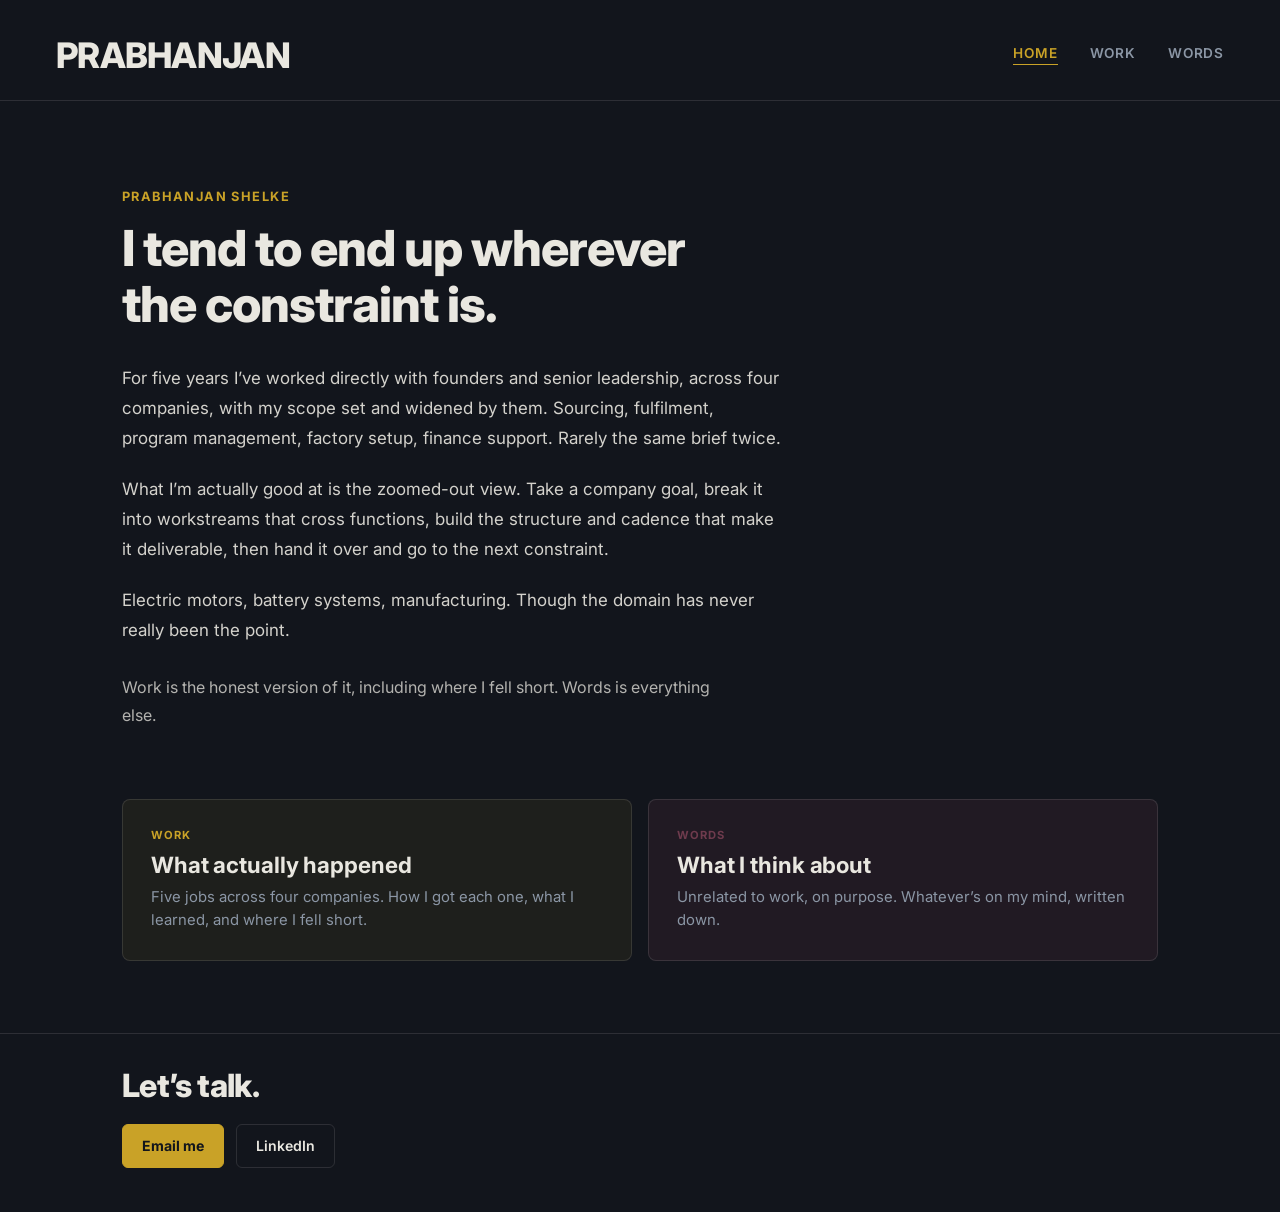
==== commit 5af74631: "Add files via upload" ====
--- a/index.html
+++ b/index.html
@@ -3,387 +3,131 @@
 <head>
 <meta charset="UTF-8">
 <meta name="viewport" content="width=device-width, initial-scale=1.0">
-<title>Prabhanjan</title>
+<title>Prabhanjan Shelke</title>
+<meta name="description" content="Five years working close to founders across four companies. I tend to end up wherever the constraint is.">
+<link rel="canonical" href="https://prabhanjanshelke.com/">
+<meta property="og:type" content="website">
+<meta property="og:site_name" content="Prabhanjan Shelke">
+<meta property="og:title" content="Prabhanjan Shelke">
+<meta property="og:description" content="Five years working close to founders across four companies. I tend to end up wherever the constraint is.">
+<meta property="og:url" content="https://prabhanjanshelke.com/">
+<meta property="og:image" content="https://prabhanjanshelke.com/preview.png">
+<meta property="og:image:width" content="1200">
+<meta property="og:image:height" content="630">
+<meta name="twitter:card" content="summary_large_image">
+<meta name="twitter:title" content="Prabhanjan Shelke">
+<meta name="twitter:description" content="Five years working close to founders across four companies. I tend to end up wherever the constraint is.">
+<meta name="twitter:image" content="https://prabhanjanshelke.com/preview.png">
 <link rel="preconnect" href="https://fonts.googleapis.com">
 <link rel="preconnect" href="https://fonts.gstatic.com" crossorigin>
-<link href="https://fonts.googleapis.com/css2?family=Inter:ital,wght@0,400;0,500;0,600;0,700;0,800;1,500;1,600;1,700;1,800&display=swap" rel="stylesheet">
+<link href="https://fonts.googleapis.com/css2?family=Inter:ital,wght@0,400;0,500;0,600;0,700;0,800;1,400;1,500&display=swap" rel="stylesheet">
 <style>
 
 
+:root{--brass:#C9A227;--plum:#6E3B4D}
+body[data-theme="work"],body[data-theme="home"],body[data-theme="detail"]{
+  --bg:#12151C;--bg-raise:#191D26;--fg:#E9E7E0;--muted:#8B96A5;--accent:var(--brass);--line:rgba(232,230,224,.12)}
+body[data-theme="words"]{--bg:#EAE2D4;--bg-raise:#E2D9C9;--fg:#2B2620;--muted:#8A7F6C;--accent:var(--plum);--line:rgba(43,38,32,.14)}
+*{box-sizing:border-box}
+html{scroll-behavior:smooth}
+body{margin:0;background:var(--bg);color:var(--fg);font-family:'Inter',sans-serif;min-height:100vh}
+a{color:var(--accent)}
+.topnav{position:sticky;top:0;z-index:50;display:flex;justify-content:space-between;align-items:center;
+  padding:2.1rem clamp(1.25rem,5vw,3.5rem) 1.5rem;background:var(--bg);border-bottom:1px solid var(--line)}
+.topnav .wordmark{font-weight:800;font-size:clamp(1.7rem,4.5vw,2.2rem);letter-spacing:-.02em;text-decoration:none;color:var(--fg)}
+.topnav .navlinks{display:flex;gap:clamp(1rem,3vw,2rem);font-weight:600;font-size:.85rem;letter-spacing:.06em}
+.topnav .navlinks a{text-decoration:none;color:var(--muted);padding-bottom:3px;border-bottom:1px solid transparent}
+.topnav .navlinks a:hover{color:var(--fg)}
+.topnav .navlinks a.current{color:var(--accent);border-bottom-color:var(--accent)}
+.nav-toggle{display:none;flex-direction:column;justify-content:center;align-items:center;gap:5px;width:44px;height:44px;padding:0;background:none;border:none;cursor:pointer}
+.nav-toggle span{display:block;width:24px;height:2px;background:var(--fg);border-radius:2px;transition:transform .25s ease,opacity .2s ease}
+.nav-toggle.open span:nth-child(1){transform:translateY(7px) rotate(45deg)}
+.nav-toggle.open span:nth-child(2){opacity:0}
+.nav-toggle.open span:nth-child(3){transform:translateY(-7px) rotate(-45deg)}
+@media(max-width:560px){
+ .topnav{flex-wrap:wrap;padding:1.5rem clamp(1.1rem,5vw,3.5rem) 1.1rem}
+ .topnav .wordmark{font-size:clamp(1.45rem,7vw,1.8rem)}
+ .nav-toggle{display:flex}
+ .topnav .navlinks{display:none;width:100%;flex-direction:column;gap:0;margin-top:1.1rem;border-top:1px solid var(--line);font-size:.95rem}
+ .topnav .navlinks.open{display:flex}
+ .topnav .navlinks a{padding:.95rem 0;border-bottom:1px solid var(--line)}
+ .topnav .navlinks a.current{color:var(--accent);border-bottom-color:var(--line)}
+}
+main{max-width:1100px;margin:0 auto;padding:0 clamp(1.25rem,5vw,2rem)}
+
+/* work index */
+.work-intro{padding:clamp(2.5rem,8vh,4rem) 0 1.5rem;max-width:640px}
+.work-intro h1{font-weight:800;font-size:clamp(2.3rem,6.5vw,3.2rem);margin:0 0 .75rem;letter-spacing:-.01em}
+.work-intro p{color:var(--muted);font-size:1rem;line-height:1.6;margin:0}
+.rolelist{display:flex;flex-direction:column;gap:1.25rem;padding:.5rem 0 3rem}
+.rolecard{display:flex;gap:1.5rem;align-items:center;text-decoration:none;color:inherit;
+  background:var(--bg-raise);border:1px solid var(--line);border-radius:10px;
+  padding:clamp(1.5rem,4vw,2.25rem);transition:border-color .2s ease,transform .2s ease}
+.rolecard:hover{border-color:var(--accent);transform:translateY(-2px)}
+.rolecard .ico{width:clamp(52px,8vw,68px);height:clamp(52px,8vw,68px);flex-shrink:0;opacity:.85}
+.rolecard .ico svg{width:100%;height:100%}
+.rolecard .num{font-weight:700;font-size:.78rem;letter-spacing:.1em;color:var(--accent);display:block;margin-bottom:.4rem}
+.rolecard h2{font-weight:800;font-size:clamp(1.5rem,3.6vw,2rem);line-height:1.1;margin:0 0 .45rem;letter-spacing:-.02em}
+.rolecard .meta{font-size:.8rem;font-weight:500;color:var(--muted);margin-bottom:.7rem}
+.rolecard .sum{font-size:1rem;line-height:1.6;opacity:.9;margin:0;max-width:52ch}
+@media(max-width:560px){.rolecard{flex-direction:column;align-items:flex-start;gap:1rem}}
+
+/* split detail */
+.back{display:inline-flex;align-items:center;min-height:44px;font-size:.82rem;font-weight:600;color:var(--muted);text-decoration:none;margin-top:1.25rem}
+.back:hover{color:var(--accent)}
+.split{display:flex;gap:clamp(2rem,5vw,4.5rem);align-items:flex-start;padding:1rem 0 5rem}
+.left{flex:0 0 300px;position:sticky;top:120px}
+.left .ico{width:60px;height:60px;opacity:.85;margin-bottom:1rem}
+.left .ico svg{width:100%;height:100%}
+.left .num{font-size:.78rem;font-weight:700;letter-spacing:.1em;color:var(--accent);display:block;margin-bottom:.5rem}
+.left h1{font-size:clamp(1.9rem,3.4vw,2.5rem);font-weight:800;line-height:1.08;letter-spacing:-.02em;margin:0 0 .7rem}
+.left .meta{font-size:.82rem;font-weight:500;color:var(--muted);line-height:1.5;margin-bottom:1.1rem}
+.left .sum{font-size:1rem;line-height:1.6;opacity:.9;padding-top:1.1rem;border-top:1px solid var(--line)}
+.right{flex:1;min-width:0;max-width:62ch}
+.beat{margin-bottom:2.75rem}
+.beat .h{font-size:.74rem;font-weight:700;letter-spacing:.1em;text-transform:uppercase;color:var(--accent);display:block;margin-bottom:.85rem}
+.beat p{font-size:1.05rem;line-height:1.75;opacity:.9;margin:0 0 1.1rem}
+.beat p:last-child{margin-bottom:0}
+.rolenav{display:flex;justify-content:space-between;gap:1rem;flex-wrap:wrap;border-top:1px solid var(--line);padding-top:1.5rem;margin-top:1rem}
+.rolenav a{display:inline-flex;align-items:center;min-height:44px;font-size:.85rem;font-weight:600;color:var(--muted);text-decoration:none}
+.rolenav a:hover{color:var(--accent)}
+@media(max-width:820px){.split{flex-direction:column;gap:1.75rem}.left{position:static;flex:1 1 auto;width:100%}.right{max-width:none}}
+
+/* footer */
+.sitefoot{margin-top:clamp(3rem,8vh,4.5rem);border-top:1px solid var(--line)}
+.foot-inner{max-width:1100px;margin:0 auto;padding:2rem clamp(1.25rem,5vw,2rem) 2.75rem}
+.foot-cta{font-weight:800;font-size:clamp(1.5rem,4.5vw,2rem);letter-spacing:-.02em;margin:0 0 1.15rem;color:var(--fg)}
+.foot-actions{display:flex;gap:.7rem;flex-wrap:wrap}
+.foot-btn{display:inline-flex;align-items:center;justify-content:center;min-height:44px;padding:0 1.2rem;
+  border:1px solid var(--line);border-radius:6px;font-weight:600;font-size:.88rem;color:var(--fg);text-decoration:none}
+.foot-btn:hover{border-color:var(--accent)}
+.foot-btn.primary{background:var(--accent);border-color:var(--accent);color:var(--bg);font-weight:700}
+@media(prefers-reduced-motion:reduce){*{animation:none!important;transition:none!important}}
 
 
-
-:root {
-  --brass: #C9A227;
-  --plum: #6E3B4D;
-  --radius: 3px;
-}
-
-body[data-theme="work"], body[data-theme="home"], body[data-theme="detail"] {
-  --bg: #12151C;
-  --bg-raise: #191D26;
-  --fg: #E9E7E0;
-  --muted: #8B96A5;
-  --accent: var(--brass);
-  --line: rgba(232, 230, 224, 0.12);
-}
-
-body[data-theme="words"] {
-  --bg: #EAE2D4;
-  --bg-raise: #E2D9C9;
-  --fg: #2B2620;
-  --muted: #8A7F6C;
-  --accent: var(--plum);
-  --line: rgba(43, 38, 32, 0.14);
-}
-
-* { box-sizing: border-box; }
-html { scroll-behavior: smooth; }
-body {
-  margin: 0; background: var(--bg); color: var(--fg);
-  font-family: 'Inter', sans-serif;
-  min-height: 100vh;
-}
-a { color: var(--accent); }
-
-/* ============ TYPE SCALE (Inter only, weight/size carry hierarchy) ============
-   Site title (nav wordmark) ... clamp(1.7rem, 4.5vw, 2.2rem)  / 800  <- most eye-catching, brand mark
-   Page H1 (hero headings)   ... clamp(2.3rem, 6.5vw, 3.2rem)  / 800
-   Role title (per-section)  ... clamp(2.8rem, 8vw, 4.4rem)    / 800  <- biggest single element on Work page
-   Card / post H2             ... 1.5rem                        / 700
-   Stat number                ... clamp(2.1rem, 5.5vw, 2.8rem) / 800
-   Headline / lede            ... clamp(1.1rem, 2.6vw, 1.3rem) / 500
-   Body                        ... 1rem                         / 400
-   Small label / eyebrow      ... 0.72rem                       / 700, uppercase, tracked
-   Meta / caption              ... 0.78rem                      / 500
-   Nav links                   ... 0.75rem                      / 600, uppercase, tracked
-================================================================================ */
-
-/* ---------- Top nav ---------- */
-.topnav {
-  position: sticky; top: 0; z-index: 50;
-  display: flex; justify-content: space-between; align-items: center;
-  padding: 2.1rem clamp(1.25rem, 5vw, 3.5rem) 1.5rem;
-  background: var(--bg);
-  border-bottom: 1px solid var(--line);
-}
-.topnav .wordmark {
-  font-family: 'Inter', sans-serif; font-weight: 800;
-  font-size: clamp(1.7rem, 4.5vw, 2.2rem);
-  letter-spacing: -0.02em; text-decoration: none; color: var(--fg);
-}
-.topnav .navlinks {
-  display: flex; gap: clamp(1rem, 3vw, 2rem);
-  font-family: 'Inter', sans-serif; font-weight: 600;
-  font-size: 0.85rem; letter-spacing: 0.06em;
-}
-.topnav .navlinks a {
-  text-decoration: none; color: var(--muted); padding-bottom: 3px;
-  border-bottom: 1px solid transparent; transition: color 0.2s ease, border-color 0.2s ease;
-}
-.topnav .navlinks a:hover { color: var(--fg); }
-.topnav .navlinks a.current { color: var(--accent); border-bottom-color: var(--accent); }
-
-/* hamburger button - hidden on desktop */
-.nav-toggle {
-  display: none; flex-direction: column; justify-content: center; align-items: center; gap: 5px;
-  width: 44px; height: 44px; padding: 0; margin: 0;
-  background: none; border: none; cursor: pointer;
-}
-.nav-toggle span {
-  display: block; width: 24px; height: 2px; background: var(--fg); border-radius: 2px;
-  transition: transform 0.25s ease, opacity 0.2s ease;
-}
-.nav-toggle.open span:nth-child(1) { transform: translateY(7px) rotate(45deg); }
-.nav-toggle.open span:nth-child(2) { opacity: 0; }
-.nav-toggle.open span:nth-child(3) { transform: translateY(-7px) rotate(-45deg); }
-
-/* --- narrow screens: collapse nav behind the menu icon --- */
-@media (max-width: 560px) {
-  .topnav { flex-wrap: wrap; padding: 1.5rem clamp(1.1rem, 5vw, 3.5rem) 1.1rem; }
-  .topnav .wordmark { font-size: clamp(1.45rem, 7vw, 1.8rem); }
-  .nav-toggle { display: flex; }
-  .topnav .navlinks {
-    display: none; width: 100%; flex-direction: column; gap: 0;
-    margin-top: 1.1rem; border-top: 1px solid var(--line); font-size: 0.95rem;
-  }
-  .topnav .navlinks.open { display: flex; }
-  .topnav .navlinks a {
-    padding: 0.95rem 0; border-bottom: 1px solid var(--line); border-top: none;
-  }
-  .topnav .navlinks a.current { color: var(--accent); border-bottom-color: var(--line); }
-}
-
-main { max-width: 820px; margin: 0 auto; padding: 0 clamp(1.25rem, 5vw, 2rem); }
-
-/* ---------- Home page ---------- */
-.home-hero { padding: clamp(3rem, 10vh, 6rem) 0 0.5rem; }
-.home-eyebrow {
-  font-family: 'Inter', sans-serif; font-weight: 700; font-size: 0.85rem;
-  letter-spacing: 0.1em; color: var(--accent); text-transform: uppercase; margin-bottom: 1.25rem;
-}
-.home-hero h1 {
-  font-family: 'Inter', sans-serif; font-weight: 800;
-  font-size: clamp(2.3rem, 6.5vw, 3.2rem); line-height: 1.15; margin: 0 0 1.75rem;
-  letter-spacing: -0.01em; max-width: 14ch;
-}
-.home-hero .bio p {
-  font-family: 'Inter', sans-serif; font-weight: 400;
-  font-size: 1.05rem; line-height: 1.75; color: var(--fg); opacity: 0.9;
-  max-width: 58ch; margin: 0 0 1.25rem;
-}
-
-.home-links { display: grid; grid-template-columns: 1fr 1fr; gap: 1rem; margin: 1.5rem 0 4rem; }
-@media (max-width: 560px) { .home-links { grid-template-columns: 1fr; } }
-.home-link-card {
-  display: block; text-decoration: none;
-  border: 1px solid var(--line); border-radius: 6px; padding: 1.75rem;
-  transition: border-color 0.25s ease, transform 0.25s ease, background 0.25s ease;
-}
-.home-link-card.work-card { background: rgba(201, 162, 39, 0.07); }
-.home-link-card.words-card { background: rgba(110, 59, 79, 0.16); }
-.home-link-card:hover { transform: translateY(-3px); }
-.home-link-card.work-card:hover { border-color: var(--brass); }
-.home-link-card.words-card:hover { border-color: var(--plum); }
-.home-link-card .tag {
-  font-family: 'Inter', sans-serif; font-weight: 700; font-size: 0.7rem; letter-spacing: 0.09em;
-  text-transform: uppercase; display: block; margin-bottom: 0.6rem;
-}
-.home-link-card.work-card .tag { color: var(--brass); }
-.home-link-card.words-card .tag { color: var(--plum); }
-.home-link-card h2 {
-  font-family: 'Inter', sans-serif; font-weight: 700; font-size: 1.5rem;
-  color: var(--fg); margin: 0 0 0.5rem; letter-spacing: -0.005em;
-}
-.home-link-card p { color: var(--muted); font-size: 0.92rem; line-height: 1.5; margin: 0; font-weight: 400; }
-
-/* ---------- Work page ---------- */
-.work-intro { padding: clamp(2.5rem, 8vh, 4rem) 0 1.5rem; max-width: 640px; }
-.work-intro h1 {
-  font-family: 'Inter', sans-serif; font-weight: 800;
-  font-size: clamp(2.3rem, 6.5vw, 3.2rem); margin: 0 0 0.75rem; letter-spacing: -0.01em;
-}
-.work-intro p { color: var(--muted); font-size: 1rem; line-height: 1.6; margin: 0; font-weight: 400; }
-
-.role-scroll { scroll-snap-type: y proximity; display: flex; flex-direction: column; gap: 1.75rem; padding: 0.5rem 0 3rem; }
-
-.role-section {
-  scroll-snap-align: start;
-}
-
-.role-card {
-  background: var(--bg-raise);
-  border: 1px solid var(--line);
-  border-radius: 10px;
-  padding: clamp(1.75rem, 5vw, 3rem);
-}
-
-.role-top { display: flex; align-items: center; gap: 1.5rem; margin-bottom: 1.5rem; }
-.role-icon { width: clamp(60px, 10vw, 84px); height: clamp(60px, 10vw, 84px); flex-shrink: 0; opacity: 0.9; }
-.role-icon svg { width: 100%; height: 100%; }
-
-.role-heading .role-num {
-  font-family: 'Inter', sans-serif; font-weight: 700; font-size: 0.78rem; color: var(--brass);
-  letter-spacing: 0.1em; margin-bottom: 0.5rem; display: block;
-}
-.role-heading h2 {
-  font-family: 'Inter', sans-serif; font-weight: 800;
-  font-size: clamp(2.1rem, 6.5vw, 3.6rem); line-height: 1.08; margin: 0 0 0.7rem;
-  letter-spacing: -0.02em;
-}
-.role-meta {
-  font-family: 'Inter', sans-serif; font-weight: 500; font-size: 0.8rem; color: var(--muted);
-}
-
-.role-headline {
-  font-family: 'Inter', sans-serif; font-weight: 500;
-  font-size: clamp(1.1rem, 2.6vw, 1.3rem); color: var(--fg); opacity: 0.92;
-  max-width: 48ch; margin: 0 0 2rem; line-height: 1.5;
-}
-
-.role-block { margin-bottom: 1.5rem; }
-.role-block-label {
-  font-family: 'Inter', sans-serif; font-weight: 700; font-size: 0.72rem; letter-spacing: 0.09em;
-  text-transform: uppercase; color: var(--muted); margin-bottom: 0.6rem; display: block;
-}
-.role-block p {
-  font-family: 'Inter', sans-serif; font-weight: 400; font-size: 1rem; line-height: 1.6;
-  color: var(--fg); opacity: 0.88; margin: 0; max-width: 62ch;
-}
-.role-block ul { margin: 0; padding-left: 1.1rem; max-width: 62ch; }
-.role-block ul li {
-  font-family: 'Inter', sans-serif; font-weight: 400; font-size: 1rem; line-height: 1.6;
-  color: var(--fg); opacity: 0.88; margin-bottom: 0.5rem;
-}
-
-.role-stats { display: flex; flex-wrap: wrap; gap: clamp(1.5rem, 4vw, 2.5rem); margin: 0.5rem 0 2rem; }
-.role-stat {
-  display: flex; flex-direction: column; gap: 0.35rem;
-  padding-right: clamp(1.5rem, 4vw, 2.5rem);
-  border-right: 1px solid var(--line);
-}
-.role-stat:last-child { border-right: none; padding-right: 0; }
-.role-stat .num {
-  font-family: 'Inter', sans-serif; font-weight: 800;
-  font-size: clamp(2.1rem, 5.5vw, 2.8rem); line-height: 1; color: var(--brass);
-  letter-spacing: -0.02em;
-}
-.role-stat .label {
-  font-family: 'Inter', sans-serif; font-weight: 600; font-size: 0.68rem; letter-spacing: 0.04em;
-  text-transform: uppercase; color: var(--muted); max-width: 16ch; line-height: 1.4;
-}
-
-.role-details-link {
-  display: inline-flex; align-items: center; gap: 0.4rem;
-  font-family: 'Inter', sans-serif; font-weight: 700; font-size: 0.85rem; letter-spacing: 0.02em;
-  color: var(--brass); width: fit-content;
-  text-decoration: underline; text-underline-offset: 5px; text-decoration-thickness: 1px;
-  padding: 0.95rem 0 0.85rem;
-}
-.role-details-link:hover { opacity: 0.8; }
-
-/* ---------- Words page ---------- */
-.words-intro { padding: clamp(2.5rem, 8vh, 4rem) 0 2rem; max-width: 640px; }
-.words-intro h1 {
-  font-family: 'Inter', sans-serif; font-weight: 800; font-style: italic;
-  font-size: clamp(2.3rem, 6.5vw, 3.2rem); margin: 0 0 0.75rem; letter-spacing: -0.01em;
-}
-.words-intro p { color: var(--muted); font-size: 1rem; line-height: 1.6; margin: 0; font-weight: 400; }
-
-.posts { display: flex; flex-direction: column; padding-bottom: 4rem; }
-.post { border-top: 1px solid var(--line); padding: 2.25rem 0; }
-.post:last-child { border-bottom: 1px solid var(--line); }
-.post-date {
-  font-family: 'Inter', sans-serif; font-weight: 700; font-size: 0.72rem; letter-spacing: 0.09em;
-  color: var(--muted); margin-bottom: 0.5rem; text-transform: uppercase;
-}
-.post h2 {
-  font-family: 'Inter', sans-serif; font-weight: 700; font-size: 1.5rem; margin: 0 0 0.6rem;
-  letter-spacing: -0.005em;
-}
-.post p { color: var(--fg); opacity: 0.82; line-height: 1.7; margin: 0; font-size: 1rem; font-weight: 400; }
-.post-link {
-  display: inline-block; margin-top: 0.4rem;
-  font-family: 'Inter', sans-serif; font-weight: 700; font-size: 0.85rem;
-  text-decoration: underline; text-underline-offset: 5px; text-decoration-thickness: 1px;
-  padding: 0.95rem 0 0.85rem;
-}
-
-/* ---------- Role detail (few-slide viewer) ---------- */
-body[data-theme="detail"] { overflow: hidden; height: 100vh; height: 100dvh; }
-.detail-topbar {
-  position: fixed; top: 0; left: 0; right: 0; z-index: 20;
-  display: flex; justify-content: space-between; align-items: center;
-  padding: 1.25rem clamp(1rem, 4vw, 2rem);
-  background: linear-gradient(var(--bg), transparent);
-}
-.detail-back {
-  font-family: 'Inter', sans-serif; font-weight: 600; font-size: 0.85rem; color: var(--muted);
-  text-decoration: none; letter-spacing: 0.03em;
-  display: inline-flex; align-items: center; min-height: 44px; padding-right: 0.75rem;
-}
-.detail-back:hover { color: var(--fg); }
-.detail-progress { font-family: 'Inter', sans-serif; font-weight: 600; font-size: 0.72rem; color: var(--muted); letter-spacing: 0.05em; }
-
-.detail-track { height: 100vh; height: 100dvh; position: relative; }
-.detail-slide {
-  position: absolute; inset: 0; display: none; flex-direction: column;
-  overflow-y: auto; -webkit-overflow-scrolling: touch;
-  padding: clamp(5rem, 12vh, 7rem) clamp(3.5rem, 11vw, 4rem) clamp(4.5rem, 10vh, 6rem);
-}
-.detail-slide.showing { display: flex; animation: dfade 0.4s ease; }
-@keyframes dfade { from { opacity:0; transform:translateY(8px);} to {opacity:1; transform:translateY(0);} }
-.detail-slide-inner { max-width: 640px; width: 100%; margin: auto; }
-
-.detail-cover .role-icon { width: clamp(84px,16vw,120px); height: clamp(84px,16vw,120px); margin: 0 auto 1.75rem; }
-.detail-cover { text-align: center; }
-.detail-cover .role-num { font-family:'Inter',sans-serif; font-weight:700; font-size:0.8rem; color:var(--brass); letter-spacing:0.12em; }
-.detail-cover h1 {
-  font-family:'Inter',sans-serif; font-weight:800; font-size: clamp(2rem,7vw,3.4rem);
-  line-height: 1.1; margin: 0.6rem 0 0.85rem; letter-spacing: -0.015em;
-}
-.detail-cover .role-meta { justify-content:center; }
-.detail-cover .role-headline { margin: 1.25rem auto 0; }
-
-.detail-content .role-block-label { font-size: 0.78rem; }
-.detail-content ul { padding-left: 1.2rem; }
-.detail-content ul li {
-  font-family:'Inter',sans-serif; font-weight: 400; font-size: clamp(1.05rem,2.6vw,1.25rem);
-  line-height:1.6; margin-bottom:0.85rem; color: var(--fg); opacity:0.9;
-}
-.detail-content .role-metrics { margin-top: 1.5rem; }
-
-.detail-end { text-align: center; }
-.detail-end h2 {
-  font-family:'Inter',sans-serif; font-weight:700; font-style: italic;
-  font-size: clamp(1.5rem,4vw,2.1rem); color: var(--muted); margin: 0 0 2rem;
-}
-.detail-end-actions { display:flex; gap:0.75rem; flex-wrap:wrap; justify-content:center; }
-
-.detail-nav-zone { position:absolute; top:0; bottom:0; width:15%; cursor:pointer; z-index:5; }
-.detail-nav-zone.left{left:0;} .detail-nav-zone.right{right:0;}
-.detail-nav-arrow {
-  position:absolute; top:50%; transform:translateY(-50%);
-  width:36px; height:36px; border-radius:50%; border:1px solid var(--line); background:var(--bg-raise);
-  color:var(--muted); display:flex; align-items:center; justify-content:center; font-size:1rem; z-index:6; cursor:pointer;
-}
-.detail-nav-arrow:hover{border-color:var(--brass); color:var(--brass);}
-.detail-nav-arrow.prev{left:clamp(0.5rem,2vw,1.5rem);} .detail-nav-arrow.next{right:clamp(0.5rem,2vw,1.5rem);}
-.detail-nav-arrow.hidden-arrow{opacity:0; pointer-events:none;}
-
-.detail-dots { position:absolute; bottom:1.5rem; left:0; right:0; display:flex; justify-content:center; gap:0.4rem; z-index:6; }
-.detail-dots .dot { width:6px; height:6px; border-radius:50%; background:var(--line); }
-.detail-dots .dot.on { background:var(--brass); transform:scale(1.3); }
-
-.role-metrics { display: flex; flex-wrap: wrap; gap: 0.6rem; list-style: none; padding: 0; margin: 0; }
-.role-metrics li {
-  font-size: 0.82rem; color: var(--muted); font-family: 'Inter', sans-serif; font-weight: 400;
-  border: 1px solid var(--line); border-radius: 3px; padding: 0.3rem 0.65rem;
-}
-.role-metrics .metric { color: var(--brass); font-weight: 700; margin-right: 0.35rem; }
-
-.end-btn {
-  all: unset; cursor: pointer;
-  font-family: 'Inter', sans-serif; font-weight: 600; font-size: 0.78rem;
-  letter-spacing: 0.03em; padding: 0.75rem 1.25rem;
-  border: 1px solid var(--line); border-radius: 3px; color: var(--fg);
-}
-.end-btn:hover { border-color: var(--brass); }
-.end-btn.primary { border-color: var(--brass); color: var(--brass); }
-
-@media (prefers-reduced-motion: reduce) { * { animation: none !important; transition: none !important; } }
-
-
-
-
-
-
-/* ---------- Site footer ---------- */
-.sitefoot { margin-top: clamp(3rem, 8vh, 4.5rem); border-top: 1px solid var(--line); }
-.foot-inner {
-  max-width: 820px; margin: 0 auto;
-  padding: 2rem clamp(1.25rem, 5vw, 2rem) 2.75rem;
-}
-.foot-cta {
-  font-family: 'Inter', sans-serif; font-weight: 800;
-  font-size: clamp(1.5rem, 4.5vw, 2rem); letter-spacing: -0.02em;
-  margin: 0 0 1.15rem; color: var(--fg);
-}
-.foot-actions { display: flex; gap: 0.7rem; flex-wrap: wrap; }
-.foot-btn {
-  display: inline-flex; align-items: center; justify-content: center;
-  min-height: 44px; padding: 0 1.2rem;
-  border: 1px solid var(--line); border-radius: 6px;
-  font-family: 'Inter', sans-serif; font-weight: 600; font-size: 0.88rem;
-  color: var(--fg); text-decoration: none;
-  transition: border-color 0.2s ease, opacity 0.2s ease;
-}
-.foot-btn:hover { border-color: var(--accent); }
-.foot-btn.primary {
-  background: var(--accent); border-color: var(--accent);
-  color: var(--bg); font-weight: 700;
-}
-.foot-btn.primary:hover { opacity: 0.88; border-color: var(--accent); }
+/* ---- home ---- */
+.home-hero{padding:clamp(3rem,10vh,5.5rem) 0 0.5rem;max-width:760px}
+.home-eyebrow{font-weight:700;font-size:.8rem;letter-spacing:.11em;color:var(--accent);
+  text-transform:uppercase;margin-bottom:1.1rem}
+.home-hero h1{font-weight:800;font-size:clamp(2.1rem,6vw,3.1rem);line-height:1.12;
+  margin:0 0 1.9rem;letter-spacing:-.02em;max-width:19ch}
+.home-hero .bio p{font-size:1.06rem;line-height:1.78;opacity:.9;max-width:60ch;margin:0 0 1.3rem}
+.home-hero .bio p.last{opacity:.75;font-size:1rem;padding-top:.4rem}
+.home-links{display:grid;grid-template-columns:1fr 1fr;gap:1rem;margin:2.5rem 0 1rem}
+@media(max-width:560px){.home-links{grid-template-columns:1fr}}
+.home-link-card{display:block;text-decoration:none;border:1px solid var(--line);
+  border-radius:8px;padding:1.75rem;transition:border-color .25s ease,transform .25s ease}
+.home-link-card:hover{transform:translateY(-3px)}
+.home-link-card.work-card{background:rgba(201,162,39,.07)}
+.home-link-card.work-card:hover{border-color:var(--brass)}
+.home-link-card.words-card{background:rgba(110,59,79,.16)}
+.home-link-card.words-card:hover{border-color:var(--plum)}
+.home-link-card .tag{font-weight:700;font-size:.7rem;letter-spacing:.1em;text-transform:uppercase;
+  display:block;margin-bottom:.6rem}
+.home-link-card.work-card .tag{color:var(--brass)}
+.home-link-card.words-card .tag{color:var(--plum)}
+.home-link-card h2{font-weight:700;font-size:1.4rem;color:var(--fg);margin:0 0 .5rem;letter-spacing:-.005em}
+.home-link-card p{color:var(--muted);font-size:.93rem;line-height:1.55;margin:0}
 
 </style>
 </head>
@@ -403,52 +147,39 @@
 
 <main>
   <div class="home-hero">
-    <div class="home-eyebrow">Who is Prabhanjan?</div>
-    <h1>Hi, I'm Prabhanjan.</h1>
+    <div class="home-eyebrow">Prabhanjan Shelke</div>
+    <h1>I tend to end up wherever the constraint is.</h1>
     <div class="bio">
-      <p>I'm a mechanical engineer who somehow ended up running program management across electric motors, batteries, EV charging networks, and now onshored powertrains. What connects all of it: taking something raw and half-built, and giving it enough structure to actually work.</p>
-      <p>The last five-plus years have moved me between hardware and software, startups and legacy manufacturing floors, hands-on building and leading teams, usually because I got curious about the part of the business nobody had quite figured out yet.</p>
-      <p>Outside of work, I think about other things too. Decisions, attention, family, whatever's actually on my mind that week. That lives here as well, just kept separate.</p>
+      <p>For five years I&rsquo;ve worked directly with founders and senior leadership, across four companies, with my scope set and widened by them. Sourcing, fulfilment, program management, factory setup, finance support. Rarely the same brief twice.</p>
+      <p>What I&rsquo;m actually good at is the zoomed-out view. Take a company goal, break it into workstreams that cross functions, build the structure and cadence that make it deliverable, then hand it over and go to the next constraint.</p>
+      <p>Electric motors, battery systems, manufacturing. Though the domain has never really been the point.</p>
+      <p class="last">Work is the honest version of it, including where I fell short. Words is everything else.</p>
     </div>
   </div>
 
   <div class="home-links">
     <a href="work.html" class="home-link-card work-card">
       <span class="tag">Work</span>
-      <h2>What I've built</h2>
-      <p>A structured, portfolio-style walk through five roles. What I owned, what changed, what I learned.</p>
+      <h2>What actually happened</h2>
+      <p>Five jobs across four companies. How I got each one, what I learned, and where I fell short.</p>
     </a>
     <a href="words.html" class="home-link-card words-card">
       <span class="tag">Words</span>
       <h2>What I think about</h2>
-      <p>Unrelated to work, on purpose. Whatever's on my mind, written down.</p>
+      <p>Unrelated to work, on purpose. Whatever&rsquo;s on my mind, written down.</p>
     </a>
   </div>
 </main>
 
-<footer class="sitefoot">
-  <div class="foot-inner">
-    <h3 class="foot-cta">Let's talk.</h3>
-    <div class="foot-actions">
-      <a class="foot-btn primary" href="mailto:prabhanjanshelke@gmail.com">Email me</a>
-      <a class="foot-btn" href="https://www.linkedin.com/in/shelkeprabhanjan/" target="_blank" rel="noopener noreferrer">LinkedIn</a>
-    </div>
-  </div>
-</footer>
-
-
+<footer class="sitefoot"><div class="foot-inner">
+<h3 class="foot-cta">Let&rsquo;s talk.</h3><div class="foot-actions">
+<a class="foot-btn primary" href="mailto:prabhanjanshelke@gmail.com">Email me</a>
+<a class="foot-btn" href="https://www.linkedin.com/in/shelkeprabhanjan/" target="_blank" rel="noopener noreferrer">LinkedIn</a>
+</div></div></footer>
 <script>
-  (function () {
-    var btn = document.getElementById('nav-toggle');
-    var menu = document.getElementById('navlinks');
-    if (!btn || !menu) return;
-    btn.addEventListener('click', function () {
-      var open = menu.classList.toggle('open');
-      btn.classList.toggle('open', open);
-      btn.setAttribute('aria-expanded', open ? 'true' : 'false');
-      btn.setAttribute('aria-label', open ? 'Close menu' : 'Open menu');
-    });
-  })();
+(function(){var b=document.getElementById('nav-toggle'),m=document.getElementById('navlinks');
+if(!b||!m)return;b.addEventListener('click',function(){var o=m.classList.toggle('open');
+b.classList.toggle('open',o);b.setAttribute('aria-expanded',o?'true':'false');});})();
 </script>
 </body>
-</html>
+</html>
